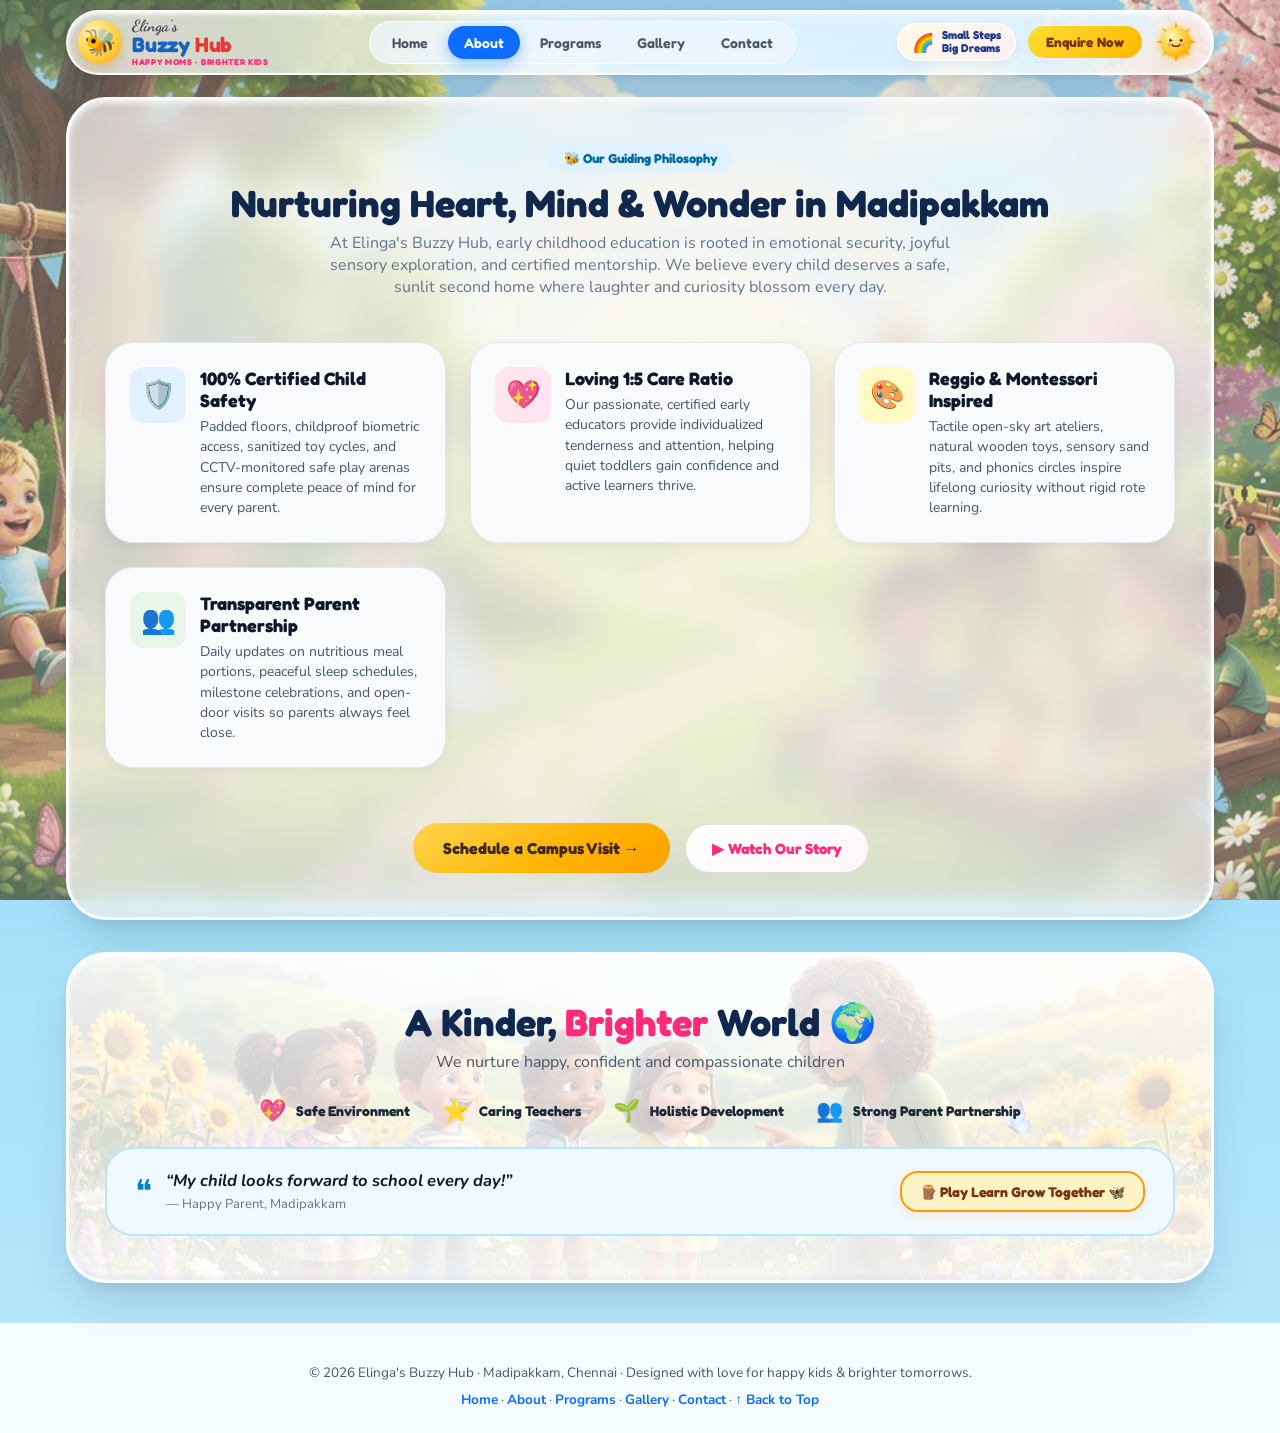
==== about.html @ 4f261dd7 "feat: complete Elinga's Buzzy Hub modular preschool web application with claymorphic UI, animated ba" ====
<!DOCTYPE html>
<html lang="en">
<head>
<meta charset="utf-8"/>
<meta content="width=device-width, initial-scale=1.0, maximum-scale=5.0" name="viewport"/>
<meta content="#85D6F9" name="theme-color"/>
<title>About Us | Elinga's Buzzy Hub · Madipakkam</title>
<link rel="preconnect" href="https://fonts.googleapis.com">
<link rel="preconnect" href="https://fonts.gstatic.com" crossorigin>
<link href="https://fonts.googleapis.com/css2?family=Dancing+Script:wght@700&family=Fredoka:wght@500;600;700&family=Nunito:wght@500;600;700;800;900&display=swap" rel="stylesheet">
<link rel="stylesheet" href="css/main.css">
</head>
<body id="top">
<div class="site-animated-backdrop" aria-hidden="true"></div>

<!-- ================= 1. STICKY TOP NAVIGATION ================= -->
<header class="site-header">
  <div class="header-container">
    
    <!-- Left Brand Logo -->
    <a href="index.html" class="brand-logo" aria-label="Elinga's Buzzy Hub">
      <span class="bee-avatar">🐝</span>
      <div class="brand-text">
        <span class="brand-script">Elinga's</span>
        <span class="brand-title"><strong class="txt-blue">Buzzy</strong> <strong class="txt-red">Hub</strong></span>
        <span class="brand-tagline">HAPPY MOMS · BRIGHTER KIDS</span>
      </div>
    </a>

    <!-- Center Navigation Links -->
    <nav class="nav-pill-group" aria-label="Main navigation">
      <a href="index.html" class="nav-link">Home</a>
      <a href="about.html" class="nav-link active">About</a>
      <a href="programs.html" class="nav-link">Programs</a>
      <a href="gallery.html" class="nav-link">Gallery</a>
      <a href="contact.html" class="nav-link">Contact</a>
    </nav>

    <!-- Right Accents -->
    <div class="header-right-badges">
      <div class="badge-small-steps">
        <span class="rainbow-ico">🌈</span>
        <span>Small Steps<br><strong>Big Dreams</strong></span>
      </div>
      <button class="btn-enquire-bubble" data-dialog="dialogTour" aria-label="Enquire Now">Enquire Now</button>
      <!-- Ultra-crisp vector animated sun -->
      <svg class="header-sun-svg" viewBox="0 0 100 100" fill="none" xmlns="http://www.w3.org/2000/svg" aria-label="Smiling Sun">
        <g class="sun-rays">
          <circle cx="50" cy="50" r="42" fill="#FFE082" opacity="0.35"/>
          <path d="M50 4L54 18H46L50 4Z" fill="#FFA000"/>
          <path d="M50 96L54 82H46L50 96Z" fill="#FFA000"/>
          <path d="M4 50L18 46V54L4 50Z" fill="#FFA000"/>
          <path d="M96 50L82 46V54L96 50Z" fill="#FFA000"/>
          <path d="M17.5 17.5L30 25L25 30L17.5 17.5Z" fill="#FFB300"/>
          <path d="M82.5 82.5L70 75L75 70L82.5 82.5Z" fill="#FFB300"/>
          <path d="M82.5 17.5L75 30L70 25L82.5 17.5Z" fill="#FFB300"/>
          <path d="M17.5 82.5L25 70L30 75L17.5 82.5Z" fill="#FFB300"/>
        </g>
        <circle cx="50" cy="50" r="34" fill="url(#sunGrad)" filter="url(#dropSh)"/>
        <ellipse cx="36" cy="56" rx="5" ry="3.5" fill="#FF8A80" opacity="0.8"/>
        <ellipse cx="64" cy="56" rx="5" ry="3.5" fill="#FF8A80" opacity="0.8"/>
        <circle cx="38" cy="46" r="3.5" fill="#3E2723"/>
        <circle cx="39.2" cy="44.8" r="1.2" fill="#FFFFFF"/>
        <circle cx="62" cy="46" r="3.5" fill="#3E2723"/>
        <circle cx="63.2" cy="44.8" r="1.2" fill="#FFFFFF"/>
        <path d="M42 56C42 61 58 61 58 56" stroke="#3E2723" stroke-width="3" stroke-linecap="round"/>
        <defs>
          <radialGradient id="sunGrad" cx="35%" cy="30%" r="70%">
            <stop offset="0%" stop-color="#FFF9C4"/>
            <stop offset="50%" stop-color="#FFD54F"/>
            <stop offset="100%" stop-color="#FFB300"/>
          </radialGradient>
          <filter id="dropSh" x="-10%" y="-10%" width="120%" height="120%">
            <feDropShadow dx="0" dy="4" stdDeviation="3" flood-color="#F57C00" flood-opacity="0.3"/>
          </filter>
        </defs>
      </svg>
    </div>

    <!-- Mobile Hamburger Toggle -->
    <button class="mobile-menu-btn" id="btnMenuToggle" aria-label="Open mobile menu">☰</button>

  </div>
</header>


<main style="max-width:1180px;margin:32px auto;padding:0 16px;">
  <section class="gallery-card" style="margin-bottom:32px;">
    <div class="section-head-center">
      <div class="section-pill-tag">🐝 Our Guiding Philosophy</div>
      <h1 class="section-title-bold">Nurturing Heart, Mind &amp; Wonder in Madipakkam</h1>
      <p class="section-subtitle-soft">
        At Elinga's Buzzy Hub, early childhood education is rooted in emotional security, joyful sensory exploration, and certified mentorship. We believe every child deserves a safe, sunlit second home where laughter and curiosity blossom every day.
      </p>
    </div>

    <div style="display:grid;grid-template-columns:repeat(auto-fit, minmax(300px, 1fr));gap:24px;margin-top:20px;">
      
      <div class="info-tile" style="padding:24px;border-radius:28px;">
        <div class="info-tile-ico tile-blue" style="font-size:28px;width:56px;height:56px;">🛡️</div>
        <div class="info-tile-content">
          <strong style="font-size:18px;">100% Certified Child Safety</strong>
          <p style="font-size:14px;color:#475569;margin-top:6px;">
            Padded floors, childproof biometric access, sanitized toy cycles, and CCTV-monitored safe play arenas ensure complete peace of mind for every parent.
          </p>
        </div>
      </div>

      <div class="info-tile" style="padding:24px;border-radius:28px;">
        <div class="info-tile-ico tile-pink" style="font-size:28px;width:56px;height:56px;">💖</div>
        <div class="info-tile-content">
          <strong style="font-size:18px;">Loving 1:5 Care Ratio</strong>
          <p style="font-size:14px;color:#475569;margin-top:6px;">
            Our passionate, certified early educators provide individualized tenderness and attention, helping quiet toddlers gain confidence and active learners thrive.
          </p>
        </div>
      </div>

      <div class="info-tile" style="padding:24px;border-radius:28px;">
        <div class="info-tile-ico tile-yellow" style="font-size:28px;width:56px;height:56px;">🎨</div>
        <div class="info-tile-content">
          <strong style="font-size:18px;">Reggio &amp; Montessori Inspired</strong>
          <p style="font-size:14px;color:#475569;margin-top:6px;">
            Tactile open-sky art ateliers, natural wooden toys, sensory sand pits, and phonics circles inspire lifelong curiosity without rigid rote learning.
          </p>
        </div>
      </div>

      <div class="info-tile" style="padding:24px;border-radius:28px;">
        <div class="info-tile-ico tile-green" style="font-size:28px;width:56px;height:56px;">👥</div>
        <div class="info-tile-content">
          <strong style="font-size:18px;">Transparent Parent Partnership</strong>
          <p style="font-size:14px;color:#475569;margin-top:6px;">
            Daily updates on nutritious meal portions, peaceful sleep schedules, milestone celebrations, and open-door visits so parents always feel close.
          </p>
        </div>
      </div>

    </div>

    <div style="text-align:center;margin-top:30px;">
      <button class="btn-yellow-pill" data-dialog="dialogTour">Schedule a Campus Visit →</button>
      <button class="btn-white-pill" data-dialog="dialogStory" style="margin-left:12px;">▶ Watch Our Story</button>
    </div>
  </section>

  <!-- A Kinder, Brighter World Banner -->
  <section class="kinder-section" id="kinder-banner" style="margin-top: 24px; padding: 0;">
    <div class="kinder-card">
      <div class="kinder-header">
        <h2 class="kinder-title">A Kinder, <span class="txt-pink">Brighter</span> World 🌍</h2>
        <p class="kinder-sub">We nurture happy, confident and compassionate children</p>
      </div>

      <div class="kinder-pillars-row">
        <div class="pillar-item"><span class="pillar-ico">💖</span> <span>Safe Environment</span></div>
        <div class="pillar-item"><span class="pillar-ico">⭐</span> <span>Caring Teachers</span></div>
        <div class="pillar-item"><span class="pillar-ico">🌱</span> <span>Holistic Development</span></div>
        <div class="pillar-item"><span class="pillar-ico">👥</span> <span>Strong Parent Partnership</span></div>
      </div>

      <div class="kinder-quote-container">
        <div class="quote-left">
          <span class="quote-mark">❝</span>
          <div>
            <p class="quote-text">“My child looks forward to school every day!”</p>
            <span class="quote-author">— Happy Parent, Madipakkam</span>
          </div>
        </div>

        <div class="wooden-sign-wrap">
          <span>🪵 Play Learn Grow Together 🦋</span>
        </div>
      </div>
    </div>
  </section>
</main>

<!-- ================= FOOTER ================= -->
<footer class="site-footer">
  <p>© 2026 Elinga's Buzzy Hub · Madipakkam, Chennai · Designed with love for happy kids &amp; brighter tomorrows.</p>
  <p style="margin-top: 8px;"><a href="index.html">Home</a> · <a href="about.html">About</a> · <a href="programs.html">Programs</a> · <a href="gallery.html">Gallery</a> · <a href="contact.html">Contact</a> · <a href="#top">↑ Back to Top</a></p>
</footer>

<!-- ================= INTERACTIVE MODALS ================= -->
<!-- Tour Modal -->
<dialog id="dialogTour">
  <h2>Book a School Tour</h2>
  <p>Come see our bright classrooms, creative ateliers, and joyful play hubs in person!</p>
  <form method="dialog">
    <div class="form-group">
      <label for="pName">Parent's Name</label>
      <input type="text" id="pName" placeholder="e.g. Radhika Sharma" required/>
    </div>
    <div class="form-group">
      <label for="pPhone">Phone Number</label>
      <input type="tel" id="pPhone" placeholder="+91 98400 12345" required/>
    </div>
    <div class="form-group">
      <label for="cAge">Child's Age Group</label>
      <select id="cAge">
        <option>Play School (1.5 - 2.5 yrs)</option>
        <option>Nursery &amp; Kindergarten (2.5 - 5 yrs)</option>
        <option>Day Care &amp; Creche</option>
      </select>
    </div>
    <div class="dialog-actions">
      <button type="button" class="btn-dialog-close" onclick="this.closest('dialog').close()">Cancel</button>
      <button type="submit" class="btn-dialog-submit">Confirm Booking</button>
    </div>
  </form>
</dialog>

<!-- Story Modal -->
<dialog id="dialogStory">
  <h2>Watch Our Story</h2>
  <p>Take a virtual journey through a typical sunlit morning at Elinga's Buzzy Hub.</p>
  <div style="background:#F0F9FF;padding:36px;border-radius:20px;text-align:center;font-weight:700;color:#0284C7;margin-bottom:18px;">
    🎬 [Virtual Video Tour Playing...]
  </div>
  <div class="dialog-actions">
    <button class="btn-dialog-close" onclick="this.closest('dialog').close()">Done</button>
  </div>
</dialog>

<!-- Mobile Menu Modal -->
<dialog id="dialogMobileMenu">
  <h2>Explore Buzzy Hub</h2>
  <nav style="display:flex;flex-direction:column;gap:12px;margin:18px 0;">
    <a href="index.html" class="nav-link" onclick="this.closest('dialog').close()">Home</a>
    <a href="about.html" class="nav-link" onclick="this.closest('dialog').close()">About</a>
    <a href="programs.html" class="nav-link" onclick="this.closest('dialog').close()">Programs</a>
    <a href="gallery.html" class="nav-link" onclick="this.closest('dialog').close()">Gallery</a>
    <a href="contact.html" class="nav-link" onclick="this.closest('dialog').close()">Contact</a>
  </nav>
  <div class="dialog-actions">
    <button class="btn-dialog-close" onclick="this.closest('dialog').close()">Close</button>
  </div>
</dialog>


<script src="js/main.js"></script>
</body>
</html>
---- css/main.css ----
/* ================================================================
   ELINGA'S BUZZY HUB — FULL 3D CAMPUS REDESIGN & INTERACTIVE FEATURES
   Mobile-First, Fluid & High Conversion
   ================================================================ */

:root {
  --font-display: 'Fredoka', 'Nunito', -apple-system, sans-serif;
  --font-body: 'Nunito', -apple-system, BlinkMacSystemFont, sans-serif;
  --font-script: 'Dancing Script', cursive;

  /* Playful Palette matching reference mockup */
  --sky-top: #85D6F9;
  --sky-mid: #B6E6FC;
  --sky-bottom: #F0F9FF;
  
  --sun-yellow: #FFCB3C;
  --sun-gold: #FFA000;
  --bus-yellow: #FFC412;
  
  --candy-pink: #FF2E79;
  --candy-pink-soft: #FFE6EE;
  --candy-green: #00C853;
  --candy-green-soft: #E8F5E9;
  --candy-blue: #1A73E8;
  --candy-blue-soft: #E1F2FE;
  --candy-purple: #9C27B0;
  --candy-purple-soft: #F3E5F5;
  --candy-orange: #FF6D00;
  
  --navy-dark: #0F1E36;
  --navy-title: #132742;
  --text-body: #4A5568;
  --text-muted: #718096;
  
  /* 3D Tactile Shadows */
  --clay-shadow-hero: 
    0 24px 48px -10px rgba(15, 30, 54, 0.16),
    0 8px 16px -4px rgba(15, 30, 54, 0.08),
    inset 0 3px 6px rgba(255, 255, 255, 0.95),
    inset 0 -3px 6px rgba(26, 115, 232, 0.08);

  --clay-shadow-card:
    0 14px 30px -6px rgba(15, 30, 54, 0.12),
    0 4px 10px rgba(15, 30, 54, 0.05),
    inset 0 2px 4px rgba(255, 255, 255, 0.95);

  --clay-shadow-btn:
    0 8px 22px rgba(255, 160, 0, 0.40),
    inset 0 2px 3px rgba(255, 255, 255, 0.7),
    inset 0 -3px 4px rgba(0, 0, 0, 0.12);
}

*, *::before, *::after {
  box-sizing: border-box;
  margin: 0;
  padding: 0;
}

html {
  scroll-behavior: smooth;
  font-family: var(--font-body);
  background: var(--sky-top);
  color: var(--navy-dark);
  -webkit-font-smoothing: antialiased;
}

/* Full website animated garden background with vibrant children playing on sides */
body {
  min-height: 100vh;
  background: 
    linear-gradient(180deg, rgba(255, 255, 255, 0.22) 0%, rgba(255, 255, 255, 0.16) 420px, rgba(255, 255, 255, 0.26) 900px, rgba(255, 255, 255, 0.44) 100%),
    url('../images/garden-animated-loop.gif') no-repeat top center / cover fixed;
  color: var(--navy-dark);
  overflow-x: hidden;
  position: relative;
}

/* Seamless fixed GPU-accelerated backdrop layer (ensures smooth playback on mobile & desktop) */
.site-animated-backdrop {
  position: fixed;
  inset: 0;
  width: 100vw;
  height: 100vh;
  z-index: -20;
  pointer-events: none;
  background: 
    linear-gradient(180deg, rgba(255, 255, 255, 0.22) 0%, rgba(255, 255, 255, 0.16) 420px, rgba(255, 255, 255, 0.26) 900px, rgba(255, 255, 255, 0.44) 100%),
    url('../images/garden-animated-loop.gif') no-repeat top center / cover;
  transform: translate3d(0, 0, 0);
  will-change: transform;
}

/* ================================================================
   1. TOP NAVIGATION HEADER
   ================================================================ */
.site-header {
  position: sticky;
  top: 10px;
  z-index: 1000;
  width: 100%;
  max-width: 1180px;
  margin: 0 auto;
  padding: 0 16px;
}

.header-container {
  display: flex;
  align-items: center;
  justify-content: space-between;
  gap: 12px;
  background: rgba(255, 255, 255, 0.72);
  backdrop-filter: blur(20px) saturate(180%);
  -webkit-backdrop-filter: blur(18px) saturate(170%);
  border: 2px solid rgba(255, 255, 255, 0.98);
  border-radius: 9999px;
  padding: 6px 14px 6px 10px;
  box-shadow: 
    0 14px 34px rgba(15, 30, 54, 0.12),
    0 2px 6px rgba(0, 0, 0, 0.04),
    inset 0 2px 4px rgba(255, 255, 255, 0.95);
}

/* Brand Logo */
.brand-logo {
  display: inline-flex;
  align-items: center;
  gap: 10px;
  text-decoration: none;
  flex-shrink: 0;
}

.bee-avatar {
  display: grid;
  place-items: center;
  width: 44px;
  height: 44px;
  border-radius: 50%;
  font-size: 26px;
  background: radial-gradient(circle at 35% 30%, #FFF3B0 0%, #FFCB3C 60%, #F5A21B 100%);
  box-shadow: 0 4px 12px rgba(214, 140, 20, 0.35);
  transition: transform 0.3s ease;
}

.brand-logo:hover .bee-avatar {
  transform: rotate(12deg) scale(1.08);
}

.brand-text {
  display: flex;
  flex-direction: column;
  line-height: 1;
}

.brand-script {
  font-family: var(--font-script);
  font-size: 16px;
  font-weight: 700;
  color: #374151;
  line-height: 1;
}

.brand-title {
  font-family: var(--font-display);
  font-size: 21px;
  font-weight: 700;
  letter-spacing: -0.01em;
  line-height: 1.05;
}

.txt-blue { color: #1565C0; }
.txt-red { color: #E53935; }

.brand-tagline,
.logo-tagline {
  font-family: var(--font-display);
  font-size: 8.5px;
  font-weight: 800;
  letter-spacing: 0.08em;
  color: #FF2A7A;
  margin-top: 2px;
  line-height: 1;
  white-space: nowrap;
}

/* Brand Logo compatibility for .logo-group elements */
.logo-group {
  display: inline-flex;
  align-items: center;
  gap: 10px;
  text-decoration: none;
  flex-shrink: 0;
}

.logo-circle-bee {
  display: grid;
  place-items: center;
  width: 44px;
  height: 44px;
  border-radius: 50%;
  font-size: 26px;
  background: radial-gradient(circle at 35% 30%, #FFF3B0 0%, #FFCB3C 60%, #F5A21B 100%);
  box-shadow: 0 4px 12px rgba(214, 140, 20, 0.35);
  transition: transform 0.3s ease;
}

.logo-group:hover .logo-circle-bee {
  transform: rotate(12deg) scale(1.08);
}

.logo-text-block {
  display: flex;
  flex-direction: column;
  line-height: 1;
}

.logo-title-row {
  display: flex;
  align-items: baseline;
  gap: 4px;
}

.logo-el {
  font-family: var(--font-script);
  font-size: 16px;
  font-weight: 700;
  color: #374151;
  line-height: 1;
}

.logo-bh {
  font-family: var(--font-display);
  font-size: 21px;
  font-weight: 700;
  letter-spacing: -0.01em;
  line-height: 1.05;
  color: #1565C0;
}

/* Centered Navigation Pills */
.nav-pill-group {
  display: flex;
  align-items: center;
  gap: 4px;
  background: rgba(240, 246, 255, 0.75);
  padding: 4px 6px;
  border-radius: 9999px;
  border: 1px solid rgba(255, 255, 255, 0.8);
}

.nav-link {
  display: inline-flex;
  align-items: center;
  justify-content: center;
  padding: 8px 16px;
  border-radius: 9999px;
  font-family: var(--font-display);
  font-weight: 600;
  font-size: 14px;
  color: #4A5568;
  text-decoration: none;
  transition: all 0.22s cubic-bezier(0.34, 1.56, 0.64, 1);
  white-space: nowrap;
}

.nav-link:hover {
  color: #1565C0;
  background: rgba(255, 255, 255, 0.95);
  transform: translateY(-1px);
}

.nav-link.active {
  background: #0D6EFD;
  color: #FFFFFF;
  box-shadow: 0 4px 14px rgba(13, 110, 253, 0.40);
}

/* Header Right Accents */
.header-right-badges {
  display: flex;
  align-items: center;
  gap: 12px;
  flex-shrink: 0;
}

.badge-small-steps {
  display: flex;
  align-items: center;
  gap: 8px;
  padding: 5px 14px;
  border-radius: 9999px;
  background: linear-gradient(135deg, #FFF9E6 0%, #FFF0F5 100%);
  border: 1.5px solid rgba(255, 255, 255, 0.95);
  font-family: var(--font-display);
  font-size: 11.5px;
  font-weight: 700;
  line-height: 1.15;
  color: #1E3A8A;
  box-shadow: 0 4px 10px rgba(0, 0, 0, 0.05);
}

.badge-small-steps .rainbow-ico {
  font-size: 18px;
}

/* Tactile Enquire Now Button (No Shadow) */
.btn-enquire-bubble {
  display: inline-flex;
  align-items: center;
  justify-content: center;
  gap: 6px;
  background: linear-gradient(135deg, #FFDD33 0%, #FFB800 100%);
  color: #78350F;
  font-family: var(--font-display);
  font-size: 13.5px;
  font-weight: 700;
  letter-spacing: 0.01em;
  padding: 8px 18px;
  border-radius: 9999px;
  border: none;
  outline: none;
  cursor: pointer;
  box-shadow: none !important;
  transition: all 0.22s cubic-bezier(0.34, 1.56, 0.64, 1);
  white-space: nowrap;
  text-decoration: none;
  flex-shrink: 0;
}

.btn-enquire-bubble:hover {
  transform: translateY(-2px) scale(1.03);
  box-shadow: none !important;
  color: #5B2706;
}

.btn-enquire-bubble:active {
  transform: translateY(1px) scale(0.97);
  box-shadow: none !important;
}

/* High-resolution vector animated sun */
.header-sun-svg {
  width: 44px;
  height: 44px;
  filter: drop-shadow(0 4px 8px rgba(255, 160, 0, 0.35));
  animation: sunGlow 4s ease-in-out infinite alternate;
}

@keyframes sunGlow {
  0% { transform: scale(1) rotate(0deg); }
  100% { transform: scale(1.08) rotate(8deg); }
}

.mobile-menu-btn {
  display: none;
  width: 40px;
  height: 40px;
  border-radius: 50%;
  background: #0D6EFD;
  color: #fff;
  border: none;
  font-size: 20px;
  cursor: pointer;
  box-shadow: none !important;
}

/* Universal Button Shadow Removal */
button,
[class*="btn-"],
.feat-overlay-btn,
.gallery-nav-arrow,
.mobile-menu-btn {
  box-shadow: none !important;
}

button:hover,
button:active,
button:focus,
[class*="btn-"]:hover,
[class*="btn-"]:active,
[class*="btn-"]:focus,
.feat-overlay-btn:hover,
.feat-overlay-btn:active,
.feat-overlay-btn.active,
.gallery-nav-arrow:hover,
.gallery-nav-arrow:active {
  box-shadow: none !important;
}

/* ================================================================
   2. HERO SECTION & THREE-COLUMN BENTO
   ================================================================ */
.hero-wrapper {
  max-width: 1180px;
  margin: 18px auto 0;
  padding: 0 16px;
  position: relative;
}

.hero-grid {
  display: grid;
  grid-template-columns: minmax(320px, 0.9fr) minmax(500px, 1.8fr);
  gap: 20px;
  align-items: stretch;
}

/* Hero Cloud Card (Left) */
.hero-cloud-card {
  position: relative;
  background: rgba(255, 255, 255, 0.68);
  backdrop-filter: blur(18px);
  -webkit-backdrop-filter: blur(14px);
  border-radius: 44px;
  padding: clamp(28px, 4vw, 42px) clamp(24px, 3vw, 36px);
  border: 3.5px solid #FFFFFF;
  box-shadow: var(--clay-shadow-hero);
  display: flex;
  flex-direction: column;
  justify-content: space-between;
  gap: 18px;
  overflow: hidden;
}

.hero-cloud-card::before {
  content: "";
  position: absolute;
  top: -60px;
  right: -60px;
  width: 240px;
  height: 240px;
  background: radial-gradient(circle, rgba(255, 238, 187, 0.5) 0%, rgba(255, 255, 255, 0) 70%);
  border-radius: 50%;
  pointer-events: none;
}

.hero-dots-tagline {
  display: inline-flex;
  align-items: center;
  gap: 6px;
  font-family: var(--font-display);
  font-size: 14px;
  font-weight: 700;
  letter-spacing: 0.05em;
  color: #374151;
}

.hero-dots-tagline .d-blue { color: #1E88E5; }
.hero-dots-tagline .d-green { color: #43A047; }
.hero-dots-tagline .d-pink { color: #E91E63; }
.hero-dots-tagline .d-orange { color: #FB8C00; }

.hero-title {
  font-family: var(--font-display);
  font-size: clamp(34px, 4vw, 48px);
  font-weight: 700;
  line-height: 1.12;
  letter-spacing: -0.02em;
  color: #11284E;
  margin: 0;
}

.candy-begin {
  color: #FF2A7A;
  text-shadow: 2px 2px 0px rgba(255, 42, 122, 0.15);
}

.candy-here {
  color: #00C853;
  text-shadow: 2px 2px 0px rgba(0, 200, 83, 0.15);
}

.hero-desc {
  font-size: clamp(15px, 1.4vw, 17px);
  line-height: 1.6;
  color: #4B5563;
  margin: 0;
}

.hero-cta-group {
  display: flex;
  align-items: center;
  gap: 12px;
  flex-wrap: wrap;
  margin-top: 6px;
}

.btn-yellow-pill {
  display: inline-flex;
  align-items: center;
  gap: 8px;
  padding: 15px 30px;
  border-radius: 9999px;
  border: none;
  outline: none;
  background: linear-gradient(145deg, #FFD54F 0%, #FFB300 60%, #FFA000 100%);
  color: #3E2723;
  font-family: var(--font-display);
  font-size: 16px;
  font-weight: 700;
  cursor: pointer;
  box-shadow: none !important;
  transition: all 0.25s cubic-bezier(0.16, 1, 0.3, 1);
  text-decoration: none;
}

.btn-yellow-pill:hover {
  transform: translateY(-2px) scale(1.02);
  box-shadow: none !important;
  filter: brightness(1.04);
}

.btn-yellow-pill:active {
  transform: translateY(1px) scale(0.98);
  box-shadow: none !important;
}

.btn-white-pill {
  display: inline-flex;
  align-items: center;
  gap: 8px;
  padding: 14px 26px;
  border-radius: 9999px;
  border: none;
  outline: none;
  background: linear-gradient(145deg, #FFFFFF 0%, #FFF5F8 100%);
  color: #FF2A7A;
  font-family: var(--font-display);
  font-size: 15px;
  font-weight: 700;
  cursor: pointer;
  box-shadow: none !important;
  transition: all 0.25s cubic-bezier(0.16, 1, 0.3, 1);
}

.btn-white-pill:hover {
  transform: translateY(-2px);
  box-shadow: none !important;
  filter: brightness(0.97);
}

.btn-white-pill:active {
  transform: translateY(1px) scale(0.98);
  box-shadow: none !important;
}

.play-ico-pink {
  color: #FF2A7A;
  font-size: 14px;
}

.hero-bottom-bus {
  display: flex;
  align-items: center;
  gap: 12px;
  margin-top: 4px;
}

.bus-thumb-img {
  width: 90px;
  height: auto;
  border-radius: 14px;
  box-shadow: 0 4px 10px rgba(0, 0, 0, 0.08);
}

.bus-tagline {
  font-family: var(--font-display);
  font-size: 12.5px;
  font-weight: 700;
  color: #6B7280;
}

/* Center Facade Card with High-Res Switcher */
.hero-facade-card {
  position: relative;
  background: rgba(255, 255, 255, 0.68);
  backdrop-filter: blur(18px);
  -webkit-backdrop-filter: blur(14px);
  border-radius: 44px;
  border: 3.5px solid #FFFFFF;
  box-shadow: var(--clay-shadow-hero);
  overflow: hidden;
  display: flex;
  flex-direction: column;
  min-height: 500px;
  transition: transform 0.4s cubic-bezier(0.16, 1, 0.3, 1),
              box-shadow 0.4s cubic-bezier(0.16, 1, 0.3, 1);
}

.hero-facade-card:hover {
  transform: translateY(-4px) scale(1.01);
  box-shadow: 
    0 30px 65px -10px rgba(15, 30, 54, 0.18),
    inset 0 3px 6px rgba(255, 255, 255, 0.98);
}

.facade-img-wrap {
  width: 100%;
  height: 100%;
  min-height: 500px;
  position: relative;
  display: flex;
  align-items: center;
  justify-content: center;
  background: #EBF8FF;
  overflow: hidden;
}

.facade-main-img {
  width: 100%;
  height: 100%;
  object-fit: cover;
  display: block;
  animation: kenBurnsSubtle 22s ease-in-out infinite alternate;
  transition: opacity 0.35s ease, transform 0.6s cubic-bezier(0.16, 1, 0.3, 1);
  will-change: transform;
}

.hero-facade-card:hover .facade-main-img {
  animation-play-state: paused;
  transform: scale(1.06);
}

/* Floating Scene Title Badge (Top-Left on Image) */
.facade-scene-badge {
  position: absolute;
  top: 18px;
  left: 20px;
  background: rgba(15, 30, 54, 0.48);
  backdrop-filter: blur(14px);
  -webkit-backdrop-filter: blur(14px);
  border: 1.5px solid rgba(255, 255, 255, 0.45);
  padding: 7px 18px;
  border-radius: 9999px;
  display: inline-flex;
  align-items: center;
  gap: 8px;
  color: #FFFFFF;
  font-family: var(--font-display);
  font-size: 13.5px;
  font-weight: 700;
  box-shadow: 0 8px 24px rgba(0, 0, 0, 0.22);
  z-index: 5;
  text-shadow: 0 1px 2px rgba(0, 0, 0, 0.5);
}

.badge-dot {
  width: 9px;
  height: 9px;
  border-radius: 50%;
  background: #00E676;
  box-shadow: 0 0 10px #00E676;
}

/* Slider Nav Arrows */
.gallery-nav-arrow {
  position: absolute;
  top: 50%;
  transform: translateY(-50%);
  width: 44px;
  height: 44px;
  border-radius: 50%;
  background: rgba(15, 30, 54, 0.38);
  backdrop-filter: blur(12px);
  -webkit-backdrop-filter: blur(12px);
  border: 1.5px solid rgba(255, 255, 255, 0.45);
  color: #FFFFFF;
  font-size: 26px;
  font-weight: 300;
  line-height: 1;
  display: grid;
  place-items: center;
  cursor: pointer;
  z-index: 8;
  transition: all 0.22s ease;
  box-shadow: none !important;
}

.gallery-nav-arrow:hover {
  background: rgba(255, 255, 255, 0.95);
  color: #0F172A;
  transform: translateY(-50%) scale(1.1);
  box-shadow: none !important;
}

.arrow-prev { left: 16px; }
.arrow-next { right: 16px; }

/* Floating Feature Selection Menu Sitting Directly on Top of Sliding Images */
/* Icon-Only Overlaid Slider Navigation Dock */
.facade-floating-menu {
  position: absolute;
  bottom: 20px;
  left: 50%;
  transform: translateX(-50%);
  display: flex;
  align-items: center;
  justify-content: center;
  gap: 12px;
  background: rgba(15, 30, 54, 0.35);
  backdrop-filter: blur(18px);
  -webkit-backdrop-filter: blur(18px);
  border-radius: 9999px;
  padding: 8px 16px;
  box-shadow: 0 16px 36px rgba(0, 0, 0, 0.3), inset 0 1px 2px rgba(255, 255, 255, 0.35);
  z-index: 10;
  max-width: 90%;
  overflow-x: auto;
  scrollbar-width: none;
}
.facade-floating-menu::-webkit-scrollbar {
  display: none;
}

/* Clean, Large, Clickable Icon-Only Buttons (No Shadows) */
.feat-overlay-btn {
  width: 50px;
  height: 50px;
  border-radius: 50%;
  border: none !important;
  outline: none;
  background: rgba(255, 255, 255, 0.25);
  backdrop-filter: blur(8px);
  -webkit-backdrop-filter: blur(8px);
  display: grid;
  place-items: center;
  font-size: 24px;
  cursor: pointer;
  transition: all 0.25s cubic-bezier(0.16, 1, 0.3, 1);
  box-shadow: none !important;
  flex-shrink: 0;
  padding: 0;
}

.feat-overlay-btn:hover {
  background: rgba(255, 255, 255, 0.45);
  transform: translateY(-2px) scale(1.08);
  box-shadow: none !important;
}

.feat-overlay-btn.active {
  background: linear-gradient(145deg, #FFFFFF 0%, #F0F9FF 100%);
  transform: translateY(-2px) scale(1.15);
  box-shadow: none !important;
}

.feat-overlay-btn .feat-ico {
  font-size: 24px;
  line-height: 1;
  display: block;
  filter: none !important;
}

@media (max-width: 600px) {
  .facade-floating-menu {
    gap: 8px;
    padding: 6px 12px;
    bottom: 12px;
  }
  .feat-overlay-btn {
    width: 42px;
    height: 42px;
    font-size: 20px;
  }
  .feat-overlay-btn .feat-ico {
    font-size: 20px;
  }
}

/* ================================================================
   3. PROGRAMS SECTION (Grid of 4 Tailored Programs)
   ================================================================ */
.programs-section {
  max-width: 1180px;
  margin: 36px auto 0;
  padding: 0 16px;
}

.programs-card-container {
  background: rgba(255, 255, 255, 0.68);
  backdrop-filter: blur(18px);
  backdrop-filter: blur(14px);
  -webkit-backdrop-filter: blur(14px);
  border-radius: 40px;
  padding: clamp(28px, 4vw, 44px) clamp(20px, 3.5vw, 36px);
  border: 3.5px solid #FFFFFF;
  box-shadow: var(--clay-shadow-hero);
  display: flex;
  flex-direction: column;
  gap: 28px;
}

.programs-grid-4 {
  display: grid;
  grid-template-columns: repeat(4, 1fr);
  gap: 20px;
}

@media (max-width: 1080px) {
  .programs-grid-4 {
    grid-template-columns: repeat(2, 1fr);
  }
}

@media (max-width: 620px) {
  .programs-grid-4 {
    grid-template-columns: 1fr;
  }
}

.program-card {
  border-radius: 32px;
  padding: 26px 22px;
  border: 2.5px solid #FFFFFF;
  box-shadow: 
    0 12px 28px -4px rgba(15, 30, 54, 0.08),
    0 4px 10px rgba(0, 0, 0, 0.03),
    inset 0 2px 3px rgba(255, 255, 255, 0.9);
  display: flex;
  flex-direction: column;
  justify-content: space-between;
  gap: 16px;
  transition: transform 0.35s cubic-bezier(0.16, 1, 0.3, 1), 
              box-shadow 0.35s cubic-bezier(0.16, 1, 0.3, 1);
  cursor: pointer;
  position: relative;
  overflow: hidden;
}

.program-card:hover {
  transform: translateY(-8px) scale(1.025);
  box-shadow: 
    0 22px 46px -6px rgba(15, 30, 54, 0.16),
    0 8px 18px rgba(0, 0, 0, 0.05),
    inset 0 3px 5px rgba(255, 255, 255, 1);
}

.prog-icon-banner {
  transition: transform 0.35s cubic-bezier(0.16, 1, 0.3, 1);
}

.program-card:hover .prog-icon-banner {
  transform: scale(1.12) rotate(4deg);
}

.card-toddler {
  background: linear-gradient(165deg, rgba(255, 255, 255, 0.85) 40%, rgba(255, 247, 237, 0.85) 100%);
  backdrop-filter: blur(12px);
  border-color: #FED7AA;
}

.card-kindergarten {
  background: linear-gradient(165deg, rgba(255, 255, 255, 0.85) 40%, rgba(240, 249, 255, 0.85) 100%);
  backdrop-filter: blur(12px);
  border-color: #BAE6FD;
}

.card-creche {
  background: linear-gradient(165deg, rgba(255, 255, 255, 0.85) 40%, rgba(254, 252, 232, 0.85) 100%);
  backdrop-filter: blur(12px);
  border-color: #FEF08A;
}

.card-activities {
  background: linear-gradient(165deg, rgba(255, 255, 255, 0.85) 40%, rgba(240, 253, 244, 0.85) 100%);
  backdrop-filter: blur(12px);
  border-color: #BBF7D0;
}

.prog-badge-row {
  display: flex;
  align-items: center;
  justify-content: space-between;
  gap: 8px;
}

.prog-age-pill {
  font-family: var(--font-display);
  font-size: 12px;
  font-weight: 700;
  padding: 4px 12px;
  border-radius: 9999px;
  background: #FFFFFF;
  border: 1px solid rgba(0, 0, 0, 0.08);
  box-shadow: 0 2px 6px rgba(0, 0, 0, 0.04);
}

.card-toddler .prog-age-pill { color: #C2410C; background: #FFEDD5; }
.card-kindergarten .prog-age-pill { color: #0369A1; background: #E0F2FE; }
.card-creche .prog-age-pill { color: #854D0E; background: #FEF9C3; }
.card-activities .prog-age-pill { color: #15803D; background: #DCFCE7; }

.prog-tag-corner {
  font-size: 11px;
  font-weight: 800;
  text-transform: uppercase;
  letter-spacing: 0.05em;
  color: #94A3B8;
}

.prog-icon-banner {
  width: 58px;
  height: 58px;
  border-radius: 20px;
  display: grid;
  place-items: center;
  box-shadow: 0 6px 16px rgba(0, 0, 0, 0.06);
}

.card-toddler .prog-icon-banner { background: #FFEDD5; }
.card-kindergarten .prog-icon-banner { background: #E0F2FE; }
.card-creche .prog-icon-banner { background: #FEF9C3; }
.card-activities .prog-icon-banner { background: #DCFCE7; }

.prog-main-emoji {
  font-size: 30px;
}

.prog-title {
  font-family: var(--font-display);
  font-size: 19px;
  font-weight: 700;
  color: #11284E;
  margin-bottom: 6px;
}

.prog-tagline {
  font-size: 13.5px;
  font-style: italic;
  font-weight: 700;
  color: #475569;
  line-height: 1.45;
  margin-bottom: 12px;
}

.prog-highlights {
  list-style: none;
  display: flex;
  flex-direction: column;
  gap: 7px;
  font-size: 12.5px;
  color: #4B5563;
}

.prog-highlights li {
  display: flex;
  align-items: center;
  gap: 6px;
}

.prog-highlights span {
  color: #059669;
  font-weight: 900;
}

/* Borderless 3D Claymorphic Program Button */
.btn-prog-action {
  width: 100%;
  padding: 13px 22px;
  border-radius: 9999px;
  font-family: var(--font-display);
  font-size: 14px;
  font-weight: 700;
  border: none !important;
  outline: none;
  cursor: pointer;
  background: linear-gradient(145deg, #3B82F6 0%, #2563EB 60%, #1D4ED8 100%);
  color: #FFFFFF;
  box-shadow: none !important;
  transition: all 0.25s cubic-bezier(0.16, 1, 0.3, 1);
  text-align: center;
}

.btn-prog-action:hover, .program-card:hover .btn-prog-action {
  transform: translateY(-2px) scale(1.02);
  box-shadow: none !important;
  filter: brightness(1.06);
}

.btn-prog-action:active {
  transform: translateY(1px) scale(0.98);
  box-shadow: none !important;
}

/* ================================================================
   4. IMMERSIVE THEMATIC GARDEN ENVIRONMENT (FLUID TRANSITION)
   ================================================================ */
.garden-immersion-zone {
  position: relative;
  width: 100%;
  margin: 48px 0;
  padding: 90px 0;
  background: 
    linear-gradient(180deg, rgba(240, 249, 255, 0.35) 0%, rgba(236, 253, 245, 0.65) 140px, rgba(236, 253, 245, 0.65) calc(100% - 140px), rgba(240, 249, 255, 0.35) 100%),
    url('../images/garden-animated-loop.gif') center center / cover no-repeat fixed;
  overflow: hidden;
  box-shadow: inset 0 20px 40px rgba(0, 0, 0, 0.06), inset 0 -20px 40px rgba(0, 0, 0, 0.06);
}

.garden-wave-divider {
  position: absolute;
  left: 0;
  width: 100%;
  height: 70px;
  line-height: 0;
  z-index: 2;
  pointer-events: none;
}

.garden-wave-divider.wave-top {
  top: 0;
}

.garden-wave-divider.wave-bottom {
  bottom: 0;
}

.garden-wave-divider svg {
  display: block;
  width: 100%;
  height: 100%;
}

.garden-content-wrapper {
  max-width: 1240px;
  margin: 0 auto;
  padding: 0 24px;
  position: relative;
  z-index: 3;
}

.garden-hero-banner {
  background: rgba(255, 255, 255, 0.88);
  backdrop-filter: blur(18px);
  -webkit-backdrop-filter: blur(18px);
  border-radius: 44px;
  padding: clamp(32px, 5vw, 56px) clamp(24px, 4vw, 48px);
  box-shadow: 
    0 24px 60px -10px rgba(15, 30, 54, 0.16),
    inset 0 3px 6px rgba(255, 255, 255, 0.95);
  display: flex;
  flex-direction: column;
  align-items: center;
  text-align: center;
  gap: 20px;
}

.garden-badge-pill {
  display: inline-flex;
  align-items: center;
  gap: 8px;
  padding: 8px 22px;
  border-radius: 9999px;
  background: linear-gradient(145deg, #DCFCE7 0%, #BBF7D0 100%);
  color: #15803D;
  font-family: var(--font-display);
  font-size: 13.5px;
  font-weight: 700;
  box-shadow: 0 4px 14px rgba(34, 197, 94, 0.22), inset 0 2px 3px rgba(255, 255, 255, 0.85);
}

.garden-title {
  font-family: var(--font-display);
  font-size: clamp(28px, 3.8vw, 44px);
  font-weight: 700;
  color: #11284E;
  line-height: 1.15;
  max-width: 780px;
}

.garden-description {
  font-size: clamp(15px, 1.4vw, 17px);
  color: #475569;
  line-height: 1.6;
  max-width: 740px;
}

/* Organic Floating Story Ribbon (Fluid, Non-grid) */
.garden-story-ribbon {
  display: flex;
  flex-wrap: wrap;
  justify-content: center;
  gap: 16px;
  margin-top: 10px;
  width: 100%;
}

.garden-flow-item {
  display: flex;
  align-items: center;
  gap: 14px;
  background: rgba(255, 255, 255, 0.92);
  backdrop-filter: blur(12px);
  -webkit-backdrop-filter: blur(12px);
  padding: 16px 24px;
  border-radius: 26px;
  box-shadow: 
    0 10px 24px rgba(15, 30, 54, 0.08),
    inset 0 2.5px 4px rgba(255, 255, 255, 0.95);
  transition: transform 0.25s ease, box-shadow 0.25s ease;
  flex: 1 1 240px;
  max-width: 290px;
  text-align: left;
  cursor: pointer;
}

.garden-flow-item:hover {
  transform: translateY(-4px) scale(1.02);
  box-shadow: 0 16px 32px rgba(15, 30, 54, 0.14);
}

.flow-emoji {
  font-size: 30px;
  flex-shrink: 0;
}

.flow-text strong {
  display: block;
  font-family: var(--font-display);
  font-size: 14.5px;
  color: #0F172A;
  margin-bottom: 2px;
}

.flow-text small {
  display: block;
  font-size: 12px;
  color: #64748B;
  line-height: 1.35;
}

/* Garden Button (No Shadow) */
.btn-garden-clay {
  display: inline-flex;
  align-items: center;
  gap: 10px;
  padding: 16px 34px;
  border-radius: 9999px;
  border: none !important;
  outline: none;
  background: linear-gradient(145deg, #10B981 0%, #059669 60%, #047857 100%);
  color: #FFFFFF;
  font-family: var(--font-display);
  font-size: 16px;
  font-weight: 700;
  cursor: pointer;
  box-shadow: none !important;
  transition: all 0.25s cubic-bezier(0.16, 1, 0.3, 1);
  margin-top: 12px;
}

.btn-garden-clay:hover {
  transform: translateY(-2px) scale(1.02);
  box-shadow: none !important;
  filter: brightness(1.05);
}

.btn-garden-clay:active {
  transform: translateY(1px) scale(0.98);
  box-shadow: none !important;
}

/* ================================================================
   4. DEDICATED HIGH-RESOLUTION ATELIER GALLERY SECTION
   ================================================================ */
.gallery-section {
  max-width: 1180px;
  margin: 36px auto 0;
  padding: 0 16px;
}

.gallery-card {
  background: rgba(255, 255, 255, 0.68);
  backdrop-filter: blur(16px);
  border-radius: 40px;
  padding: clamp(28px, 4vw, 44px) clamp(20px, 3.5vw, 36px);
  border: 3.5px solid #FFFFFF;
  box-shadow: var(--clay-shadow-hero);
  display: flex;
  flex-direction: column;
  gap: 24px;
}

.section-head-center {
  text-align: center;
}

.section-pill-tag {
  display: inline-flex;
  align-items: center;
  gap: 6px;
  padding: 6px 16px;
  border-radius: 9999px;
  background: #E0F2FE;
  color: #0369A1;
  font-family: var(--font-display);
  font-size: 13px;
  font-weight: 700;
  margin-bottom: 8px;
}

.section-title-bold {
  font-family: var(--font-display);
  font-size: clamp(26px, 3.4vw, 38px);
  font-weight: 700;
  color: #11284E;
  margin-bottom: 6px;
}

.section-subtitle-soft {
  font-size: clamp(14px, 1.4vw, 16px);
  color: #64748B;
  max-width: 640px;
  margin: 0 auto;
}

.gallery-grid-3 {
  display: grid;
  grid-template-columns: repeat(3, 1fr);
  gap: 20px;
}

/* Ken Burns Subtle Continuous Ambient Zoom */
@keyframes kenBurnsSubtle {
  0% {
    transform: scale(1.0) translate(0%, 0%);
  }
  50% {
    transform: scale(1.06) translate(-1.2%, -0.8%);
  }
  100% {
    transform: scale(1.0) translate(0%, 0%);
  }
}

.gallery-item-card {
  background: #FFFFFF;
  border-radius: 32px;
  overflow: hidden;
  border: 2.5px solid #FFFFFF;
  box-shadow: 
    0 12px 28px -4px rgba(15, 30, 54, 0.08),
    0 4px 10px rgba(0, 0, 0, 0.03),
    inset 0 2px 3px rgba(255, 255, 255, 0.9);
  display: flex;
  flex-direction: column;
  transition: transform 0.35s cubic-bezier(0.16, 1, 0.3, 1), 
              box-shadow 0.35s cubic-bezier(0.16, 1, 0.3, 1);
  cursor: pointer;
  position: relative;
}

.gallery-item-card:hover {
  transform: translateY(-8px) scale(1.025);
  box-shadow: 
    0 24px 48px -8px rgba(15, 30, 54, 0.18),
    0 8px 20px rgba(13, 110, 253, 0.08),
    inset 0 3px 5px rgba(255, 255, 255, 1);
}

.gallery-photo-wrap {
  width: 100%;
  height: 230px;
  overflow: hidden;
  position: relative;
}

.gallery-photo-img {
  width: 100%;
  height: 100%;
  object-fit: cover;
  display: block;
  animation: kenBurnsSubtle 18s ease-in-out infinite alternate;
  transition: transform 0.6s cubic-bezier(0.16, 1, 0.3, 1), filter 0.4s ease;
  will-change: transform;
}

.gallery-item-card:hover .gallery-photo-img {
  animation-play-state: paused;
  transform: scale(1.12);
  filter: brightness(1.04) contrast(1.02);
}

.gallery-tag-float {
  position: absolute;
  top: 14px;
  left: 14px;
  background: rgba(255, 255, 255, 0.94);
  backdrop-filter: blur(8px);
  padding: 4px 12px;
  border-radius: 9999px;
  font-family: var(--font-display);
  font-size: 11.5px;
  font-weight: 700;
  color: #1565C0;
  box-shadow: 0 4px 10px rgba(0, 0, 0, 0.08);
}

.gallery-body-content {
  padding: 20px;
  display: flex;
  flex-direction: column;
  gap: 8px;
}

.gallery-body-content h4 {
  font-family: var(--font-display);
  font-size: 18px;
  font-weight: 700;
  color: #0F172A;
}

.gallery-body-content p {
  font-size: 13.5px;
  line-height: 1.6;
  color: #475569;
}

/* ================================================================
   5. "A KINDER, BRIGHTER WORLD" TRUST & TESTIMONIAL BANNER
   ================================================================ */
.kinder-section {
  width: 100%;
  max-width: 1180px;
  box-sizing: border-box;
  margin: 36px auto 0;
  padding: 0 16px;
}

.kinder-card {
  position: relative;
  width: 100%;
  max-width: 100%;
  box-sizing: border-box;
  background: 
    linear-gradient(180deg, rgba(255, 255, 255, 0.90) 0%, rgba(255, 255, 255, 0.78) 50%, rgba(255, 255, 255, 0.92) 100%),
    url('../images/kinder-brighter-world.jpg') center center / cover no-repeat;
  background-size: cover;
  backdrop-filter: blur(16px);
  -webkit-backdrop-filter: blur(16px);
  border-radius: 40px;
  padding: clamp(28px, 4vw, 44px) clamp(20px, 3.5vw, 36px);
  border: 3.5px solid #FFFFFF;
  box-shadow: var(--clay-shadow-hero);
  display: flex;
  flex-direction: column;
  gap: 24px;
  overflow: hidden;
  transition: transform 0.4s cubic-bezier(0.16, 1, 0.3, 1), box-shadow 0.4s cubic-bezier(0.16, 1, 0.3, 1);
}

.kinder-card:hover {
  transform: translateY(-4px);
  box-shadow: 0 30px 65px -8px rgba(15, 30, 54, 0.18), inset 0 3px 6px rgba(255, 255, 255, 0.98);
}

.kinder-header {
  text-align: center;
}

.kinder-title {
  font-family: var(--font-display);
  font-size: clamp(26px, 3.4vw, 38px);
  font-weight: 700;
  color: #11284E;
  margin-bottom: 6px;
}

.kinder-title .txt-pink {
  color: #FF2A7A;
}

.kinder-sub {
  font-size: clamp(14px, 1.4vw, 16px);
  color: #4B5563;
}

.kinder-pillars-row {
  display: flex;
  align-items: center;
  justify-content: center;
  gap: clamp(16px, 3vw, 32px);
  flex-wrap: wrap;
}

.pillar-item {
  display: flex;
  align-items: center;
  gap: 10px;
  font-family: var(--font-display);
  font-size: 14px;
  font-weight: 700;
  color: #1E293B;
}

.pillar-ico {
  font-size: 22px;
}

.kinder-quote-container {
  display: flex;
  align-items: center;
  justify-content: space-between;
  gap: 20px;
  flex-wrap: wrap;
  background: #F0F9FF;
  border: 2px solid #BAE6FD;
  border-radius: 28px;
  padding: 20px 28px;
}

.quote-left {
  display: flex;
  align-items: center;
  gap: 14px;
}

.quote-left .quote-mark {
  font-size: 32px;
  color: #0284C7;
  line-height: 1;
}

.quote-text {
  font-family: var(--font-body);
  font-size: clamp(14.5px, 1.5vw, 16.5px);
  font-style: italic;
  font-weight: 700;
  color: #0F172A;
}

.quote-author {
  font-size: 13px;
  color: #64748B;
  margin-top: 2px;
}

.wooden-sign-wrap {
  display: flex;
  align-items: center;
  gap: 10px;
  background: #FEF3C7;
  border: 2px solid #F59E0B;
  border-radius: 18px;
  padding: 10px 18px;
  font-family: var(--font-display);
  font-size: 14px;
  font-weight: 700;
  color: #78350F;
  box-shadow: 0 4px 10px rgba(245, 158, 11, 0.15);
}

/* ================================================================
   6. CONTACT SECTION (Claymorphic Bottom Section)
   ================================================================ */
.contact-section {
  max-width: 1180px;
  margin: 48px auto 0;
  padding: 0 16px;
}

.contact-card-container {
  background: rgba(255, 255, 255, 0.68);
  backdrop-filter: blur(16px);
  -webkit-backdrop-filter: blur(16px);
  border-radius: 40px;
  padding: clamp(28px, 4vw, 48px) clamp(20px, 3.5vw, 40px);
  border: 3.5px solid #FFFFFF;
  box-shadow: var(--clay-shadow-hero);
  display: flex;
  flex-direction: column;
  gap: 32px;
}

.contact-grid-2 {
  display: grid;
  grid-template-columns: repeat(auto-fit, minmax(320px, 1fr));
  gap: 28px;
  align-items: stretch;
}

/* Info Column */
.contact-info-col {
  display: flex;
  flex-direction: column;
  gap: 16px;
  justify-content: space-between;
}

.contact-info-cards {
  display: flex;
  flex-direction: column;
  gap: 14px;
}

.info-tile {
  display: flex;
  align-items: flex-start;
  gap: 14px;
  padding: 16px 18px;
  background: #F8FAFC;
  border: 1.5px solid #E2E8F0;
  border-radius: 20px;
  box-shadow: 0 4px 10px rgba(15, 30, 54, 0.04);
  transition: transform 0.35s cubic-bezier(0.16, 1, 0.3, 1), 
              box-shadow 0.35s cubic-bezier(0.16, 1, 0.3, 1), 
              border-color 0.25s ease;
}

.info-tile:hover {
  transform: translateY(-4px) scale(1.015);
  border-color: #93C5FD;
  background: #FFFFFF;
  box-shadow: 0 14px 28px -4px rgba(15, 30, 54, 0.10), inset 0 2px 3px rgba(255, 255, 255, 0.9);
}

.info-tile-ico {
  width: 44px;
  height: 44px;
  border-radius: 14px;
  display: grid;
  place-items: center;
  font-size: 20px;
  flex-shrink: 0;
}

.tile-blue { background: #E1F2FE; }
.tile-yellow { background: #FFF9C4; }
.tile-pink { background: #FFE6EE; }
.tile-green { background: #E8F5E9; }

.info-tile-content strong {
  display: block;
  font-family: var(--font-display);
  font-size: 15px;
  color: #0F172A;
  margin-bottom: 3px;
}

.info-tile-content p, .info-tile-content a {
  font-size: 13.5px;
  color: #475569;
  text-decoration: none;
  line-height: 1.45;
}

.info-tile-content a:hover {
  color: #0D6EFD;
  text-decoration: underline;
}

.contact-quick-actions {
  display: flex;
  gap: 12px;
  flex-wrap: wrap;
  margin-top: 6px;
}

.btn-contact-call {
  display: inline-flex;
  align-items: center;
  gap: 8px;
  padding: 14px 24px;
  border-radius: 9999px;
  border: none !important;
  outline: none;
  background: linear-gradient(145deg, #00E676 0%, #00C853 60%, #009624 100%);
  color: #FFFFFF;
  font-family: var(--font-display);
  font-size: 14.5px;
  font-weight: 700;
  text-decoration: none;
  box-shadow: none !important;
  transition: all 0.25s cubic-bezier(0.16, 1, 0.3, 1);
}

.btn-contact-call:hover {
  transform: translateY(-2px) scale(1.02);
  box-shadow: none !important;
  filter: brightness(1.05);
}

.btn-contact-call:active {
  transform: translateY(1px) scale(0.98);
  box-shadow: none !important;
}

.btn-contact-wa {
  display: inline-flex;
  align-items: center;
  gap: 8px;
  padding: 14px 24px;
  border-radius: 9999px;
  border: none !important;
  outline: none;
  background: linear-gradient(145deg, #FFFFFF 0%, #F0FDF4 100%);
  color: #15803D;
  font-family: var(--font-display);
  font-size: 14.5px;
  font-weight: 700;
  text-decoration: none;
  box-shadow: none !important;
  transition: all 0.25s cubic-bezier(0.16, 1, 0.3, 1);
}

.btn-contact-wa:hover {
  background: linear-gradient(145deg, #25D366 0%, #1EBE5D 100%);
  color: #FFFFFF;
  transform: translateY(-2px) scale(1.02);
  box-shadow: none !important;
}

.btn-contact-wa:active {
  transform: translateY(1px) scale(0.98);
  box-shadow: none !important;
}

/* Form Column */
.contact-form-col {
  background: linear-gradient(145deg, #FFFFFF 0%, #F0F9FF 100%);
  border: 2px solid #BAE6FD;
  border-radius: 28px;
  padding: clamp(20px, 3vw, 30px);
  box-shadow: 0 10px 25px rgba(2, 132, 199, 0.08);
}

.contact-form-col h3 {
  font-family: var(--font-display);
  font-size: 20px;
  color: #0369A1;
  margin-bottom: 6px;
}

.contact-form-col p {
  font-size: 13.5px;
  color: #64748B;
  margin-bottom: 18px;
}

.contact-form {
  display: flex;
  flex-direction: column;
  gap: 14px;
}

.form-row-2 {
  display: grid;
  grid-template-columns: 1fr 1fr;
  gap: 12px;
}

@media (max-width: 580px) {
  .form-row-2 {
    grid-template-columns: 1fr;
  }
}

.c-field {
  display: flex;
  flex-direction: column;
  gap: 5px;
}

.c-field label {
  font-family: var(--font-display);
  font-size: 12.5px;
  font-weight: 700;
  color: #334155;
}

.c-field input, .c-field select, .c-field textarea {
  width: 100%;
  padding: 11px 14px;
  border-radius: 14px;
  border: 1.5px solid #CBD5E1;
  background: #FFFFFF;
  font-family: var(--font-body);
  font-size: 13.5px;
  color: #0F172A;
  box-shadow: inset 0 2px 4px rgba(0, 0, 0, 0.04);
  transition: border-color 0.2s ease, box-shadow 0.2s ease;
  outline: none;
}

.c-field input:focus, .c-field select:focus, .c-field textarea:focus {
  border-color: #0D6EFD;
  box-shadow: 0 0 0 3px rgba(13, 110, 253, 0.15);
}

.btn-contact-submit {
  padding: 15px 30px;
  border-radius: 9999px;
  border: none !important;
  outline: none;
  background: linear-gradient(145deg, #FFB300 0%, #FFA000 60%, #FF8F00 100%);
  color: #3E2723;
  font-family: var(--font-display);
  font-size: 15.5px;
  font-weight: 700;
  cursor: pointer;
  box-shadow: none !important;
  transition: all 0.25s cubic-bezier(0.16, 1, 0.3, 1);
  margin-top: 8px;
}

.btn-contact-submit:hover {
  transform: translateY(-2px) scale(1.02);
  filter: brightness(1.06);
  box-shadow: none !important;
}

.btn-contact-submit:active {
  transform: translateY(1px) scale(0.98);
  box-shadow: none !important;
}

.contact-success-msg {
  display: none;
  background: #E8F5E9;
  border: 1.5px solid #4CAF50;
  color: #1B5E20;
  padding: 12px 16px;
  border-radius: 14px;
  font-size: 13px;
  font-weight: 700;
  text-align: center;
  margin-top: 10px;
}

/* ================================================================
   7. FOOTER
   ================================================================ */
.site-footer {
  text-align: center;
  padding: 40px 16px 24px;
  font-size: 13.5px;
  color: #475569;
  background: rgba(255, 255, 255, 0.85);
  margin-top: 40px;
}

.site-footer a {
  color: #0D6EFD;
  text-decoration: none;
  font-weight: 700;
}

/* ================================================================
   7. DIALOG MODALS
   ================================================================ */
dialog {
  width: min(92vw, 480px);
  padding: 32px 28px;
  border-radius: 32px;
  border: 3px solid #FFFFFF;
  background: #FFFFFF;
  box-shadow: 0 25px 60px rgba(15, 30, 54, 0.25);
  margin: auto;
}

dialog::backdrop {
  background: rgba(15, 30, 54, 0.5);
  backdrop-filter: blur(8px);
}

dialog h2 {
  font-family: var(--font-display);
  font-size: 24px;
  color: #11284E;
  margin-bottom: 12px;
}

dialog p {
  font-size: 15px;
  line-height: 1.6;
  color: #4B5563;
  margin-bottom: 18px;
}

.form-group {
  display: flex;
  flex-direction: column;
  gap: 10px;
  margin-bottom: 16px;
}

.form-group input,
.form-group select {
  padding: 12px 16px;
  border-radius: 14px;
  border: 1.5px solid #CBD5E1;
  font-family: var(--font-body);
  font-size: 15px;
  outline: none;
}

.form-group input:focus,
.form-group select:focus {
  border-color: #0D6EFD;
  box-shadow: 0 0 0 3px rgba(13, 110, 253, 0.15);
}

.dialog-actions {
  display: flex;
  justify-content: flex-end;
  gap: 10px;
}

.btn-dialog-submit {
  padding: 13px 26px;
  border-radius: 9999px;
  background: linear-gradient(145deg, #3B82F6 0%, #2563EB 60%, #1D4ED8 100%);
  color: #fff;
  border: none !important;
  outline: none;
  font-family: var(--font-display);
  font-size: 14px;
  font-weight: 700;
  cursor: pointer;
  box-shadow: none !important;
  transition: all 0.25s cubic-bezier(0.16, 1, 0.3, 1);
}

.btn-dialog-submit:hover {
  transform: translateY(-2px);
  box-shadow: none !important;
  filter: brightness(1.05);
}

.btn-dialog-close {
  padding: 13px 22px;
  border-radius: 9999px;
  background: linear-gradient(145deg, #FFFFFF 0%, #F1F5F9 100%);
  color: #475569;
  border: none !important;
  outline: none;
  font-family: var(--font-display);
  font-size: 14px;
  font-weight: 700;
  cursor: pointer;
  box-shadow: none !important;
  transition: all 0.25s cubic-bezier(0.16, 1, 0.3, 1);
}

.btn-dialog-close:hover {
  transform: translateY(-2px);
  color: #0F172A;
  box-shadow: none !important;
  background: #E2E8F0;
}

/* ================================================================
   8. FLUID MOBILE RESPONSIVENESS
   ================================================================ */
@media (max-width: 1080px) {
  .badge-small-steps {
    display: none;
  }
  .hero-grid {
    grid-template-columns: 1fr 1fr;
  }
  .hero-features-column {
    grid-column: span 2;
    display: grid;
    grid-template-columns: repeat(auto-fit, minmax(260px, 1fr));
  }
  .cards-grid-5 {
    grid-template-columns: repeat(auto-fit, minmax(220px, 1fr));
  }
  .gallery-grid-3 {
    grid-template-columns: 1fr 1fr;
  }
}

@media (max-width: 900px) {
  .nav-pill-group,
  .header-right-badges {
    display: none;
  }
  .mobile-menu-btn {
    display: block;
  }
  .hero-grid {
    grid-template-columns: 1fr;
  }
  .hero-features-column {
    grid-column: span 1;
    display: flex;
    flex-direction: column;
  }
  .cards-grid-5 {
    grid-template-columns: repeat(auto-fit, minmax(260px, 1fr));
  }
  .gallery-grid-3 {
    grid-template-columns: 1fr;
  }
}

@media (max-width: 600px) {
  .hero-cloud-card {
    border-radius: 32px;
    padding: 24px 18px;
  }
  .hero-title {
    font-size: 32px;
  }
  .hero-cta-group {
    flex-direction: column;
    align-items: stretch;
  }
  .btn-yellow-pill,
  .btn-white-pill {
    justify-content: center;
  }
  .cards-grid-5 {
    grid-template-columns: 1fr;
  }
  .kinder-card {
    border-radius: 28px;
    padding: 24px 16px;
  }
  .kinder-quote-container {
    flex-direction: column;
    align-items: flex-start;
  }
  .facade-icon-bar {
    gap: 3px;
    padding: 4px 6px;
  }
  .feat-switcher-btn {
    padding: 5px 8px;
    font-size: 10px;
  }
  .btn-lbl {
    display: none;
  }
}

/* ================================================================
   9. SCROLL-TRIGGERED ENTRANCE ANIMATIONS (FADE-IN & SLIDE-UP)
   ================================================================ */
.scroll-reveal {
  opacity: 0;
  transform: translateY(32px) scale(0.975);
  transition: opacity 0.75s cubic-bezier(0.16, 1, 0.3, 1),
              transform 0.75s cubic-bezier(0.16, 1, 0.3, 1),
              box-shadow 0.35s cubic-bezier(0.16, 1, 0.3, 1);
  will-change: opacity, transform;
}

.scroll-reveal.revealed {
  opacity: 1;
  transform: translateY(0) scale(1);
}

/* Staggered Cascading Sequences for Child Cards */
.programs-grid-4 .program-card:nth-child(1) { transition-delay: 0.04s; }
.programs-grid-4 .program-card:nth-child(2) { transition-delay: 0.16s; }
.programs-grid-4 .program-card:nth-child(3) { transition-delay: 0.28s; }
.programs-grid-4 .program-card:nth-child(4) { transition-delay: 0.40s; }

.gallery-grid-3 .gallery-item-card:nth-child(1) { transition-delay: 0.05s; }
.gallery-grid-3 .gallery-item-card:nth-child(2) { transition-delay: 0.18s; }
.gallery-grid-3 .gallery-item-card:nth-child(3) { transition-delay: 0.31s; }
.gallery-grid-3 .gallery-item-card:nth-child(4) { transition-delay: 0.44s; }
.gallery-grid-3 .gallery-item-card:nth-child(5) { transition-delay: 0.57s; }
.gallery-grid-3 .gallery-item-card:nth-child(6) { transition-delay: 0.70s; }

.contact-info-cards .info-tile:nth-child(1) { transition-delay: 0.05s; }
.contact-info-cards .info-tile:nth-child(2) { transition-delay: 0.16s; }
.contact-info-cards .info-tile:nth-child(3) { transition-delay: 0.27s; }

/* Ensure Instantaneous Hover State After Entrance Reveal */
.scroll-reveal.revealed:hover {
  transition-delay: 0s !important;
}

/* Respect user motion preferences */
@media (prefers-reduced-motion: reduce) {
  .scroll-reveal {
    opacity: 1 !important;
    transform: none !important;
    transition: none !important;
  }
  .gallery-photo-img,
  .facade-main-img {
    animation: none !important;
  }
}
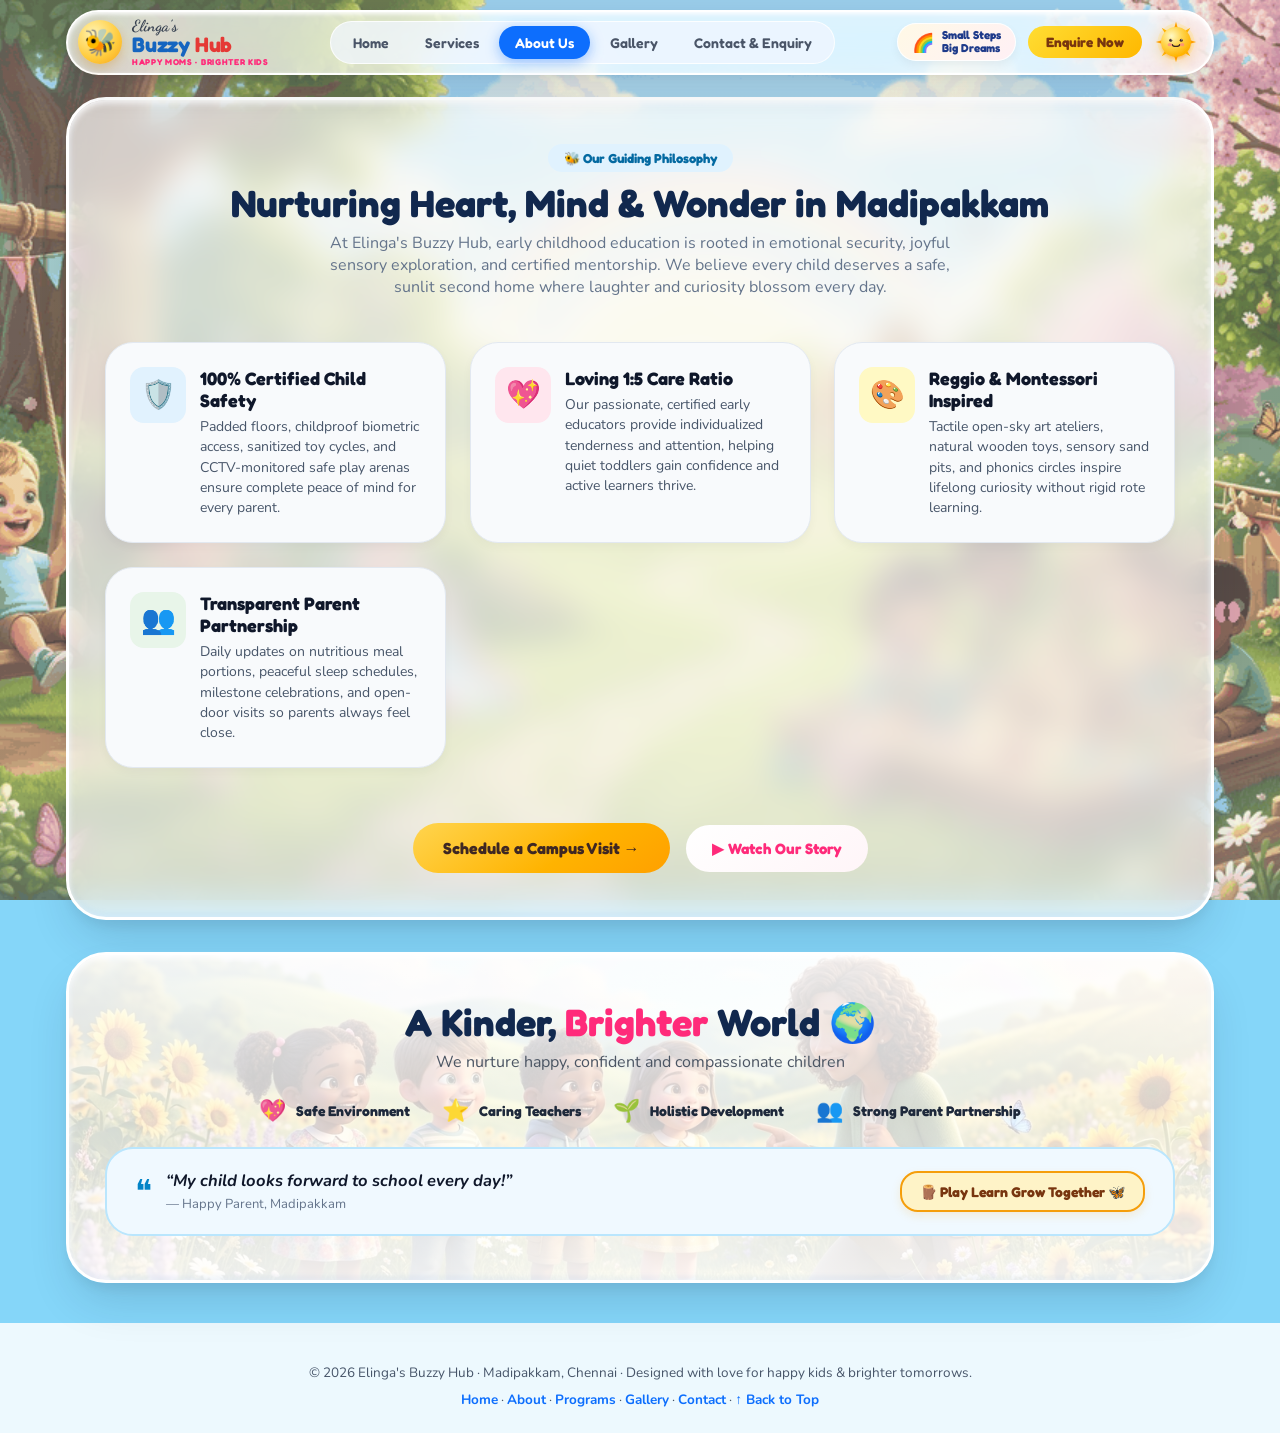
==== commit 5a1f40bd: "fix: standardize navigation links and smooth scroll to #gallery on homepage" ====
--- a/about.html
+++ b/about.html
@@ -30,10 +30,10 @@
     <!-- Center Navigation Links -->
     <nav class="nav-pill-group" aria-label="Main navigation">
       <a href="index.html" class="nav-link">Home</a>
-      <a href="about.html" class="nav-link active">About</a>
-      <a href="programs.html" class="nav-link">Programs</a>
-      <a href="gallery.html" class="nav-link">Gallery</a>
-      <a href="contact.html" class="nav-link">Contact</a>
+      <a href="index.html#services" class="nav-link">Services</a>
+      <a href="index.html#about" class="nav-link active">About Us</a>
+      <a href="index.html#gallery" class="nav-link">Gallery</a>
+      <a href="index.html#contact" class="nav-link">Contact &amp; Enquiry</a>
     </nav>
 
     <!-- Right Accents -->
@@ -227,12 +227,12 @@
 <dialog id="dialogMobileMenu">
   <h2>Explore Buzzy Hub</h2>
   <nav style="display:flex;flex-direction:column;gap:12px;margin:18px 0;">
-    <a href="index.html" class="nav-link" onclick="this.closest('dialog').close()">Home</a>
-    <a href="about.html" class="nav-link" onclick="this.closest('dialog').close()">About</a>
-    <a href="programs.html" class="nav-link" onclick="this.closest('dialog').close()">Programs</a>
-    <a href="gallery.html" class="nav-link" onclick="this.closest('dialog').close()">Gallery</a>
-    <a href="contact.html" class="nav-link" onclick="this.closest('dialog').close()">Contact</a>
-  </nav>
+    <a href="index.html#home" class="nav-link" onclick="this.closest('dialog').close()">Home</a>
+    <a href="index.html#services" class="nav-link" onclick="this.closest('dialog').close()">Services</a>
+    <a href="index.html#about" class="nav-link" onclick="this.closest('dialog').close()">About Us</a>
+    <a href="index.html#gallery" class="nav-link" onclick="this.closest('dialog').close()">Gallery</a>
+    <a href="index.html#contact" class="nav-link" onclick="this.closest('dialog').close()">Contact &amp; Enquiry</a>
+    </nav>
   <div class="dialog-actions">
     <button class="btn-dialog-close" onclick="this.closest('dialog').close()">Close</button>
   </div>
--- a/css/main.css
+++ b/css/main.css
@@ -67,9 +67,7 @@
 /* Full website animated garden background with vibrant children playing on sides */
 body {
   min-height: 100vh;
-  background: 
-    linear-gradient(180deg, rgba(255, 255, 255, 0.22) 0%, rgba(255, 255, 255, 0.16) 420px, rgba(255, 255, 255, 0.26) 900px, rgba(255, 255, 255, 0.44) 100%),
-    url('../images/garden-animated-loop.gif') no-repeat top center / cover fixed;
+  background: transparent;
   color: var(--navy-dark);
   overflow-x: hidden;
   position: relative;
@@ -390,17 +388,24 @@
    2. HERO SECTION & THREE-COLUMN BENTO
    ================================================================ */
 .hero-wrapper {
-  max-width: 1180px;
+  max-width: 1200px;
   margin: 18px auto 0;
-  padding: 0 16px;
+  padding: 0 clamp(14px, 3vw, 24px);
   position: relative;
 }
 
 .hero-grid {
   display: grid;
-  grid-template-columns: minmax(320px, 0.9fr) minmax(500px, 1.8fr);
-  gap: 20px;
+  grid-template-columns: 1fr 1.4fr;
+  gap: 24px;
   align-items: stretch;
+}
+
+@media (max-width: 1024px) {
+  .hero-grid {
+    grid-template-columns: 1fr;
+    gap: 20px;
+  }
 }
 
 /* Hero Cloud Card (Left) */
@@ -951,6 +956,117 @@
   font-weight: 900;
 }
 
+/* Elevated 3D Emoji Icon Banners */
+.prog-icon-banner {
+  width: 72px !important;
+  height: 72px !important;
+  border-radius: 24px !important;
+  display: grid;
+  place-items: center;
+  box-shadow: 0 10px 24px -4px rgba(15, 30, 54, 0.12),
+              inset 0 2px 4px rgba(255, 255, 255, 0.95),
+              0 2px 6px rgba(0, 0, 0, 0.04) !important;
+  border: 2px solid #FFFFFF !important;
+  margin: 4px 0 8px 0;
+  transition: transform 0.3s cubic-bezier(0.16, 1, 0.3, 1), box-shadow 0.3s ease;
+}
+
+.prog-main-emoji {
+  font-size: 38px !important;
+  line-height: 1;
+  display: block;
+  filter: drop-shadow(0 3px 6px rgba(0, 0, 0, 0.14));
+}
+
+.card-toddler .prog-icon-banner {
+  background: radial-gradient(circle at 35% 30%, #FFF7ED 0%, #FED7AA 60%, #FB923C 100%) !important;
+}
+
+.card-kindergarten .prog-icon-banner {
+  background: radial-gradient(circle at 35% 30%, #F0F9FF 0%, #BAE6FD 60%, #38BDF8 100%) !important;
+}
+
+.card-creche .prog-icon-banner {
+  background: radial-gradient(circle at 35% 30%, #FEFCE8 0%, #FEF08A 60%, #FACC15 100%) !important;
+}
+
+.card-activities .prog-icon-banner {
+  background: radial-gradient(circle at 35% 30%, #FDF2F8 0%, #FBCFE8 60%, #F472B6 100%) !important;
+}
+
+.program-card:hover .prog-icon-banner {
+  transform: translateY(-4px) scale(1.1) rotate(6deg) !important;
+  box-shadow: 0 16px 32px -4px rgba(15, 30, 54, 0.18) !important;
+}
+
+/* Bulleted List Left-Alignment & Spacing */
+.prog-highlights {
+  list-style: none !important;
+  display: flex !important;
+  flex-direction: column !important;
+  gap: 10px !important;
+  font-size: 13px !important;
+  color: #334155 !important;
+  text-align: left !important;
+  padding: 0 !important;
+  margin: 12px 0 6px 0 !important;
+}
+
+.prog-highlights li {
+  display: flex !important;
+  align-items: flex-start !important;
+  justify-content: flex-start !important;
+  text-align: left !important;
+  gap: 8px !important;
+  line-height: 1.45 !important;
+}
+
+.prog-highlights li span.tick-ico,
+.prog-highlights li > span:first-child {
+  color: #059669 !important;
+  font-weight: 900 !important;
+  font-size: 14px !important;
+  flex-shrink: 0 !important;
+  margin-top: 1px !important;
+}
+
+.prog-highlights li strong {
+  color: #0F172A !important;
+  font-weight: 700 !important;
+}
+
+/* Fix Personal Diary Pill */
+.diary-header {
+  display: flex !important;
+  align-items: center !important;
+  justify-content: space-between !important;
+  margin-bottom: 8px !important;
+}
+
+.diary-pill {
+  font-size: 10.5px !important;
+  font-weight: 800 !important;
+  background: #10B981 !important;
+  color: #FFFFFF !important;
+  padding: 4px 10px !important;
+  border-radius: 999px !important;
+  white-space: nowrap !important;
+  letter-spacing: 0.02em !important;
+  box-shadow: 0 2px 6px rgba(16, 185, 129, 0.3) !important;
+}
+
+.diary-tag {
+  font-family: var(--font-display) !important;
+  font-size: 11px !important;
+  font-weight: 800 !important;
+  text-transform: uppercase !important;
+  letter-spacing: 0.04em !important;
+  color: #047857 !important;
+  display: inline-flex !important;
+  align-items: center !important;
+  gap: 5px !important;
+}
+
 /* Borderless 3D Claymorphic Program Button */
 .btn-prog-action {
   width: 100%;
@@ -986,13 +1102,10 @@
 .garden-immersion-zone {
   position: relative;
   width: 100%;
-  margin: 48px 0;
-  padding: 90px 0;
-  background: 
-    linear-gradient(180deg, rgba(240, 249, 255, 0.35) 0%, rgba(236, 253, 245, 0.65) 140px, rgba(236, 253, 245, 0.65) calc(100% - 140px), rgba(240, 249, 255, 0.35) 100%),
-    url('../images/garden-animated-loop.gif') center center / cover no-repeat fixed;
-  overflow: hidden;
-  box-shadow: inset 0 20px 40px rgba(0, 0, 0, 0.06), inset 0 -20px 40px rgba(0, 0, 0, 0.06);
+  max-width: 1180px;
+  margin: 36px auto 0;
+  padding: 0 16px;
+  box-sizing: border-box;
 }
 
 .garden-wave-divider {
@@ -1020,22 +1133,20 @@
 }
 
 .garden-content-wrapper {
-  max-width: 1240px;
-  margin: 0 auto;
-  padding: 0 24px;
+  width: 100%;
+  margin: 0;
+  padding: 0;
   position: relative;
-  z-index: 3;
 }
 
 .garden-hero-banner {
-  background: rgba(255, 255, 255, 0.88);
-  backdrop-filter: blur(18px);
-  -webkit-backdrop-filter: blur(18px);
-  border-radius: 44px;
-  padding: clamp(32px, 5vw, 56px) clamp(24px, 4vw, 48px);
-  box-shadow: 
-    0 24px 60px -10px rgba(15, 30, 54, 0.16),
-    inset 0 3px 6px rgba(255, 255, 255, 0.95);
+  background: rgba(255, 255, 255, 0.68);
+  backdrop-filter: blur(16px);
+  -webkit-backdrop-filter: blur(16px);
+  border-radius: 40px;
+  border: 3.5px solid #FFFFFF;
+  padding: clamp(28px, 4vw, 44px) clamp(20px, 3.5vw, 36px);
+  box-shadow: var(--clay-shadow-hero);
   display: flex;
   flex-direction: column;
   align-items: center;
@@ -1985,3 +2096,651 @@
     animation: none !important;
   }
 }
+
+/* ================================================================
+   PHASE 1 REDESIGN: SERVICE CARDS, TIMINGS, PRICING & PERSONAL DIARY
+   ================================================================ */
+
+.service-timing-badge {
+  display: inline-flex;
+  align-items: center;
+  gap: 5px;
+  background: rgba(15, 23, 42, 0.06);
+  padding: 4px 10px;
+  border-radius: 999px;
+  font-size: 11.5px;
+  font-weight: 700;
+  color: #334155;
+  border: 1px solid rgba(0, 0, 0, 0.05);
+}
+
+.service-price-badge {
+  display: inline-flex;
+  align-items: center;
+  gap: 4px;
+  padding: 4px 11px;
+  border-radius: 999px;
+  font-size: 12.5px;
+  font-weight: 800;
+  font-family: var(--font-display);
+  box-shadow: 0 2px 6px rgba(0, 0, 0, 0.06);
+}
+
+.price-play { background: #FEF3C7; color: #B45309; border: 1px solid #FDE68A; }
+.price-indoor { background: #E0E7FF; color: #4338CA; border: 1px solid #C7D2FE; }
+.price-daycare { background: #DCFCE7; color: #15803D; border: 1px solid #BBF7D0; }
+.price-party { background: #FCE7F3; color: #BE185D; border: 1px solid #FBCFE8; }
+
+.service-card-meta {
+  display: flex;
+  flex-wrap: wrap;
+  align-items: center;
+  justify-content: space-between;
+  gap: 8px;
+  margin-bottom: 4px;
+}
+
+/* Personal Diary Trust Widget inside Day Care */
+.personal-diary-box {
+  background: linear-gradient(135deg, rgba(255, 255, 255, 0.95), rgba(240, 253, 244, 0.95));
+  border: 1.5px dashed #10B981;
+  border-radius: 18px;
+  padding: 12px;
+  margin: 10px 0 6px;
+  box-shadow: 0 4px 12px rgba(16, 185, 129, 0.08);
+}
+
+.diary-header {
+  display: flex;
+  align-items: center;
+  justify-content: space-between;
+  margin-bottom: 8px;
+}
+
+.diary-tag {
+  font-family: var(--font-display);
+  font-size: 11px;
+  font-weight: 800;
+  text-transform: uppercase;
+  letter-spacing: 0.04em;
+  color: #047857;
+  display: inline-flex;
+  align-items: center;
+  gap: 4px;
+}
+
+.diary-pill {
+  font-size: 10px;
+  font-weight: 700;
+  background: #10B981;
+  color: #FFFFFF;
+  padding: 2px 7px;
+  border-radius: 999px;
+}
+
+.diary-pillars {
+  display: grid;
+  grid-template-columns: repeat(3, 1fr);
+  gap: 6px;
+}
+
+.diary-pillar-item {
+  background: #FFFFFF;
+  border-radius: 12px;
+  padding: 6px 4px;
+  text-align: center;
+  border: 1px solid rgba(16, 185, 129, 0.2);
+  transition: transform 0.2s ease;
+}
+
+.diary-pillar-item:hover {
+  transform: translateY(-2px);
+}
+
+.pillar-icon-wrap {
+  font-size: 16px;
+  line-height: 1;
+  margin-bottom: 3px;
+}
+
+.pillar-title {
+  font-size: 10px;
+  font-weight: 800;
+  color: #0F172A;
+  line-height: 1.2;
+}
+
+.pillar-sub {
+  font-size: 9px;
+  color: #64748B;
+  line-height: 1.1;
+  margin-top: 1px;
+}
+
+/* Coming Soon / Phase 2 Teaser Container */
+.parked-activities-container {
+  margin-top: 36px;
+  background: linear-gradient(135deg, rgba(255, 255, 255, 0.75), rgba(248, 250, 252, 0.85));
+  border: 2px dashed #CBD5E1;
+  border-radius: 28px;
+  padding: 22px 28px;
+  display: flex;
+  align-items: center;
+  justify-content: space-between;
+  gap: 20px;
+  box-shadow: 0 4px 16px rgba(0, 0, 0, 0.03);
+}
+
+@media (max-width: 768px) {
+  .parked-activities-container {
+    flex-direction: column;
+    text-align: center;
+    padding: 20px 18px;
+  }
+}
+
+.parked-badges-row {
+  display: flex;
+  flex-wrap: wrap;
+  gap: 8px;
+}
+
+.parked-badge-item {
+  display: inline-flex;
+  align-items: center;
+  gap: 5px;
+  background: #FFFFFF;
+  border: 1px solid #E2E8F0;
+  border-radius: 999px;
+  padding: 5px 12px;
+  font-size: 12px;
+  font-weight: 700;
+  color: #475569;
+}
+
+/* About Us Section Styles */
+.about-section-shell {
+  max-width: 1180px;
+  margin: 36px auto 0;
+  padding: 0 16px;
+  width: 100%;
+  box-sizing: border-box;
+}
+
+.about-card-container {
+  background: rgba(255, 255, 255, 0.68);
+  backdrop-filter: blur(16px);
+  -webkit-backdrop-filter: blur(16px);
+  border-radius: 40px;
+  padding: clamp(28px, 4vw, 44px) clamp(20px, 3.5vw, 36px);
+  border: 3.5px solid #FFFFFF;
+  box-shadow: var(--clay-shadow-hero);
+}
+
+.about-grid-card {
+  display: grid;
+  grid-template-columns: 1.1fr 0.9fr;
+  gap: 36px;
+  align-items: center;
+}
+
+@media (max-width: 900px) {
+  .about-grid-card {
+    grid-template-columns: 1fr;
+  }
+}
+
+.about-copy-box h3 {
+  font-family: var(--font-display);
+  font-size: clamp(22px, 3vw, 32px);
+  color: #0F172A;
+  margin-bottom: 14px;
+}
+
+.about-copy-box p {
+  color: #475569;
+  line-height: 1.7;
+  font-size: 15.5px;
+  margin-bottom: 16px;
+}
+
+.about-highlights-list {
+  list-style: none;
+  display: flex;
+  flex-direction: column;
+  gap: 10px;
+  margin-top: 14px;
+}
+
+.about-highlights-list li {
+  display: flex;
+  align-items: center;
+  gap: 10px;
+  font-size: 14.5px;
+  font-weight: 700;
+  color: #1E293B;
+}
+
+.about-highlights-list li span.tick {
+  width: 24px;
+  height: 24px;
+  border-radius: 50%;
+  background: #DCFCE7;
+  color: #15803D;
+  display: inline-grid;
+  place-items: center;
+  font-size: 12px;
+}
+
+/* ================================================================
+   RESPONSIVE OVERHAUL & FRONT-END STABILIZATION FIXES
+   ================================================================ */
+
+/* Fluid Viewport Container Bounds */
+.site-header,
+.hero-wrapper,
+.programs-section,
+.garden-immersion-zone,
+.gallery-section,
+.about-section-shell,
+.contact-section {
+  width: 100% !important;
+  box-sizing: border-box;
+}
+
+/* Fix Hero Facade Card Image Scaling on Mobile */
+@media (max-width: 768px) {
+  .hero-facade-card {
+    min-height: 380px !important;
+  }
+  .facade-img-wrap {
+    min-height: 380px !important;
+  }
+  .facade-main-img {
+    height: 380px !important;
+    object-fit: cover;
+  }
+  .facade-scene-badge {
+    top: 12px;
+    left: 12px;
+    font-size: 11px;
+    padding: 5px 10px;
+  }
+  .facade-floating-menu {
+    bottom: 12px;
+    gap: 8px;
+    padding: 6px 12px;
+    max-width: 94%;
+  }
+  .feat-overlay-btn {
+    width: 42px;
+    height: 42px;
+    font-size: 20px;
+  }
+  .feat-overlay-btn .feat-ico {
+    font-size: 20px;
+  }
+}
+
+/* Service Catalog Grid Stabilization */
+@media (max-width: 1140px) {
+  .programs-grid-4 {
+    grid-template-columns: repeat(2, 1fr) !important;
+    gap: 18px;
+  }
+}
+
+@media (max-width: 680px) {
+  .programs-grid-4 {
+    grid-template-columns: 1fr !important;
+    gap: 16px;
+  }
+}
+
+/* Gallery Grid Tablet & Mobile Fixes */
+@media (max-width: 960px) {
+  .gallery-grid-3 {
+    grid-template-columns: repeat(2, 1fr) !important;
+    gap: 16px;
+  }
+}
+
+@media (max-width: 640px) {
+  .gallery-grid-3 {
+    grid-template-columns: 1fr !important;
+    gap: 16px;
+  }
+  .gallery-photo-wrap {
+    height: 200px !important;
+  }
+}
+
+/* Header & Navigation Fixes for Breakpoints 768px-1024px */
+@media (max-width: 960px) {
+  .nav-pill-group {
+    display: none !important;
+  }
+  .header-right-badges .badge-small-steps {
+    display: none !important;
+  }
+  .mobile-menu-btn {
+    display: flex !important;
+    align-items: center;
+    justify-content: center;
+  }
+}
+
+/* Contact Grid & Form Fields Responsive Fix */
+@media (max-width: 820px) {
+  .contact-grid-2 {
+    grid-template-columns: 1fr !important;
+    gap: 24px;
+  }
+  .contact-info-cards {
+    display: grid;
+    grid-template-columns: repeat(auto-fit, minmax(240px, 1fr));
+    gap: 12px;
+  }
+}
+
+@media (max-width: 520px) {
+  .contact-info-cards {
+    grid-template-columns: 1fr;
+  }
+}
+
+/* Fix Input & Select Typography on iOS to Prevent Auto-Zoom */
+input, select, textarea {
+  font-size: 16px !important;
+}
+
+@media (min-width: 768px) {
+  input, select, textarea {
+    font-size: 14px !important;
+  }
+}
+
+/* Creative Micro-Interactions Elevation */
+.program-card {
+  transition: transform 0.3s cubic-bezier(0.16, 1, 0.3, 1),
+              box-shadow 0.3s cubic-bezier(0.16, 1, 0.3, 1),
+              border-color 0.25s ease !important;
+}
+
+.program-card:hover {
+  transform: translateY(-6px) scale(1.015) !important;
+  box-shadow: 0 20px 40px -10px rgba(15, 30, 54, 0.14) !important;
+}
+
+.personal-diary-box {
+  transition: all 0.25s ease;
+}
+
+.program-card:hover .personal-diary-box {
+  border-color: #059669;
+  background: #FFFFFF;
+  box-shadow: 0 6px 16px rgba(16, 185, 129, 0.14);
+}
+
+/* ================================================================
+   INTERACTIVE 3D STORYBOOK / FLIPBOOK COMPONENT
+   ================================================================ */
+
+.hero-flipbook-card {
+  perspective: 2000px;
+  -webkit-perspective: 2000px;
+  background: radial-gradient(circle at 50% 30%, rgba(255, 255, 255, 0.85) 0%, rgba(240, 249, 255, 0.75) 100%) !important;
+  box-shadow: 
+    0 24px 50px -10px rgba(15, 30, 54, 0.22),
+    0 8px 16px rgba(0, 0, 0, 0.05),
+    inset 0 3px 6px rgba(255, 255, 255, 0.98) !important;
+  position: relative;
+  overflow: hidden;
+}
+
+.book-stage {
+  width: 100%;
+  height: 100%;
+  min-height: 520px;
+  position: relative;
+  display: flex;
+  align-items: center;
+  justify-content: center;
+  perspective: 2400px;
+  -webkit-perspective: 2400px;
+  padding: 16px;
+  box-sizing: border-box;
+}
+
+/* Book Spine / Binding Left Effect */
+.book-spine {
+  position: absolute;
+  left: 18px;
+  top: 24px;
+  bottom: 24px;
+  width: 16px;
+  background: linear-gradient(90deg, #92400E 0%, #B45309 30%, #D97706 70%, #78350F 100%);
+  border-radius: 8px 0 0 8px;
+  z-index: 20;
+  box-shadow: 
+    inset -2px 0 4px rgba(0, 0, 0, 0.4),
+    4px 0 10px rgba(0, 0, 0, 0.25);
+  pointer-events: none;
+}
+
+@media (max-width: 768px) {
+  .book-spine {
+    left: 10px;
+    width: 10px;
+  }
+}
+
+/* 3D Book Container */
+.flipbook-container {
+  width: 90%;
+  height: 480px;
+  max-width: 620px;
+  position: relative;
+  transform-style: preserve-3d;
+  -webkit-transform-style: preserve-3d;
+  margin-left: 14px;
+  cursor: pointer;
+}
+
+@media (max-width: 768px) {
+  .book-stage {
+    min-height: 420px !important;
+    padding: 10px;
+  }
+  .flipbook-container {
+    width: 92%;
+    height: 380px !important;
+    margin-left: 8px;
+  }
+}
+
+/* Individual Flipbook Page */
+.flipbook-page {
+  position: absolute;
+  inset: 0;
+  width: 100%;
+  height: 100%;
+  transform-origin: left center;
+  -webkit-transform-origin: left center;
+  transform-style: preserve-3d;
+  -webkit-transform-style: preserve-3d;
+  transition: transform 0.85s cubic-bezier(0.25, 1, 0.35, 1), box-shadow 0.85s ease;
+  will-change: transform;
+  border-radius: 4px 24px 24px 4px;
+}
+
+/* Flipped Page State */
+.flipbook-page.flipped {
+  transform: rotateY(-180deg);
+  pointer-events: none;
+}
+
+/* Page Faces (Front & Back) */
+.page-face {
+  position: absolute;
+  inset: 0;
+  width: 100%;
+  height: 100%;
+  backface-visibility: hidden;
+  -webkit-backface-visibility: hidden;
+  border-radius: 4px 24px 24px 4px;
+  overflow: hidden;
+}
+
+/* Front Face: Displays the Photo and Details */
+.page-front {
+  background: #FFFFFF;
+  box-shadow: 
+    0 12px 30px rgba(15, 30, 54, 0.18),
+    inset -3px 0 8px rgba(0, 0, 0, 0.08),
+    inset 2px 0 4px rgba(255, 255, 255, 0.8);
+  border: 1.5px solid rgba(255, 255, 255, 0.85);
+}
+
+.page-img-wrap {
+  width: 100%;
+  height: 100%;
+  position: relative;
+  overflow: hidden;
+}
+
+.book-photo-img {
+  width: 100%;
+  height: 100%;
+  object-fit: cover;
+  display: block;
+  transition: transform 0.6s ease;
+}
+
+.flipbook-page:hover .book-photo-img {
+  transform: scale(1.03);
+}
+
+/* Page Details / Caption Overlay at Bottom */
+.page-caption-overlay {
+  position: absolute;
+  bottom: 0;
+  inset-inline: 0;
+  background: linear-gradient(180deg, transparent 0%, rgba(15, 23, 42, 0.75) 40%, rgba(15, 23, 42, 0.94) 100%);
+  padding: 44px 24px 20px 24px;
+  color: #FFFFFF;
+  display: flex;
+  flex-direction: column;
+  gap: 4px;
+  pointer-events: none;
+}
+
+.page-badge {
+  align-self: flex-start;
+  font-family: var(--font-display);
+  font-size: 11px;
+  font-weight: 800;
+  background: rgba(255, 255, 255, 0.25);
+  backdrop-filter: blur(8px);
+  -webkit-backdrop-filter: blur(8px);
+  padding: 3px 10px;
+  border-radius: 999px;
+  border: 1px solid rgba(255, 255, 255, 0.35);
+  color: #FEF08A;
+  margin-bottom: 2px;
+}
+
+.page-caption-overlay h4 {
+  font-family: var(--font-display);
+  font-size: clamp(17px, 2.2vw, 22px);
+  font-weight: 700;
+  color: #FFFFFF;
+  margin: 0;
+  line-height: 1.2;
+}
+
+.page-caption-overlay p {
+  font-size: clamp(12px, 1.3vw, 13.5px);
+  color: #E2E8F0;
+  margin: 0;
+  line-height: 1.35;
+}
+
+/* Tap to turn visual cue at bottom right of page */
+.turn-hint {
+  position: absolute;
+  right: 18px;
+  bottom: 18px;
+  background: rgba(255, 255, 255, 0.92);
+  color: #0F172A;
+  font-family: var(--font-display);
+  font-size: 11px;
+  font-weight: 800;
+  padding: 5px 12px;
+  border-radius: 999px;
+  box-shadow: 0 4px 12px rgba(0, 0, 0, 0.2);
+  pointer-events: auto;
+  transition: all 0.2s ease;
+  z-index: 10;
+}
+
+.turn-hint:hover {
+  background: #FFDD33;
+  color: #78350F;
+  transform: scale(1.05);
+}
+
+/* Back Face: Parchment Page Texture with Center Watermark */
+.page-back {
+  transform: rotateY(180deg);
+  -webkit-transform: rotateY(180deg);
+  background: linear-gradient(135deg, #FEF9C3 0%, #FEF08A 50%, #FDE047 100%);
+  border-radius: 24px 4px 4px 24px;
+  box-shadow: 
+    inset 4px 0 10px rgba(0, 0, 0, 0.12),
+    0 12px 30px rgba(15, 30, 54, 0.15);
+  display: flex;
+  align-items: center;
+  justify-content: center;
+}
+
+.page-paper-texture {
+  width: 100%;
+  height: 100%;
+  display: flex;
+  flex-direction: column;
+  align-items: center;
+  justify-content: center;
+  background: radial-gradient(circle, rgba(255, 255, 255, 0.5) 0%, rgba(254, 240, 138, 0.2) 100%);
+  gap: 12px;
+  padding: 24px;
+  box-sizing: border-box;
+}
+
+.watermark-bee {
+  font-size: 56px;
+  opacity: 0.35;
+  filter: grayscale(20%);
+}
+
+.back-leaf-tag {
+  font-family: var(--font-display);
+  font-size: 12px;
+  font-weight: 800;
+  color: #854D0E;
+  text-transform: uppercase;
+  letter-spacing: 0.08em;
+  opacity: 0.7;
+}
+
+/* Storybook Specific Dock & Indicator Adjustments */
+.book-scene-badge {
+  top: 18px;
+  left: 20px;
+  z-index: 25;
+}
+
+.book-chapter-dock {
+  bottom: 16px;
+  z-index: 30;
+}
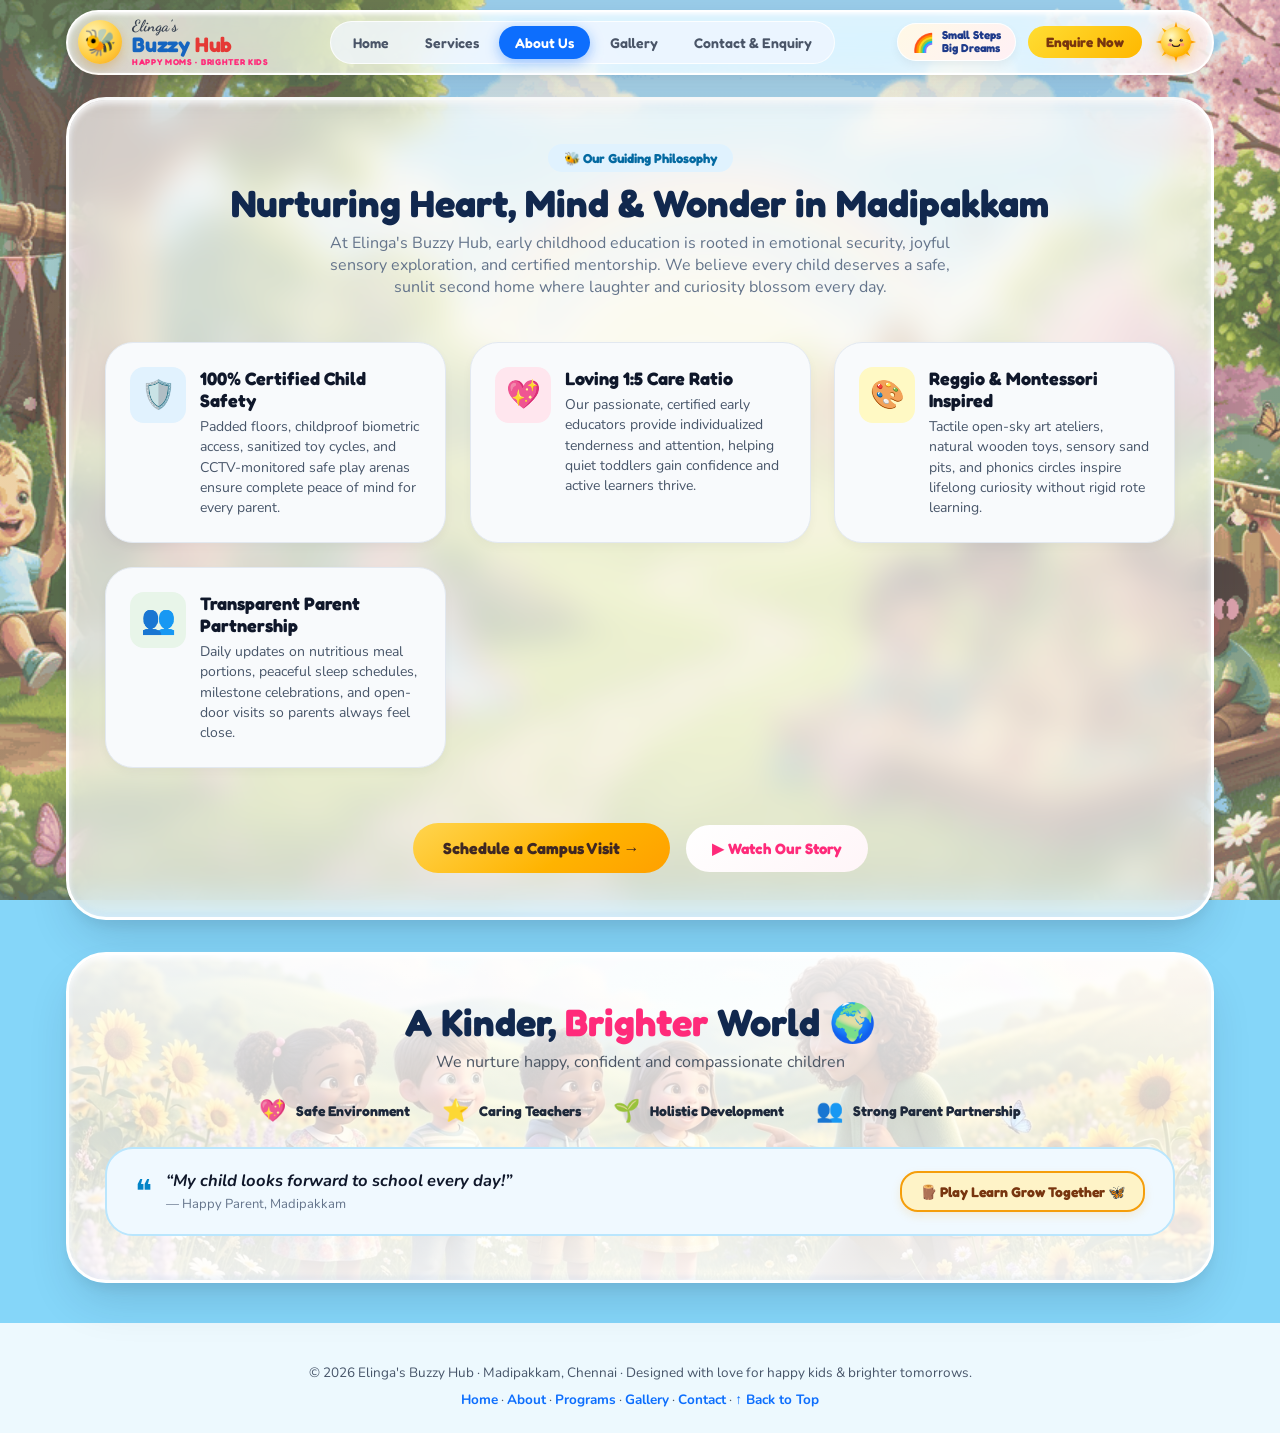
==== commit a19d4227: "feat: integrate MP4 animated video background with poster fallback and overlay" ====
--- a/about.html
+++ b/about.html
@@ -11,7 +11,12 @@
 <link rel="stylesheet" href="css/main.css">
 </head>
 <body id="top">
-<div class="site-animated-backdrop" aria-hidden="true"></div>
+<div class="site-animated-backdrop" aria-hidden="true">
+  <video autoplay muted loop playsinline poster="images/garden-animated-loop.gif" class="bg-video">
+    <source src="images/gemini_generated_video_2d2858db.mp4" type="video/mp4">
+  </video>
+  <div class="bg-video-overlay"></div>
+</div>
 
 <!-- ================= 1. STICKY TOP NAVIGATION ================= -->
 <header class="site-header">
--- a/css/main.css
+++ b/css/main.css
@@ -73,7 +73,7 @@
   position: relative;
 }
 
-/* Seamless fixed GPU-accelerated backdrop layer (ensures smooth playback on mobile & desktop) */
+/* Seamless fixed GPU-accelerated backdrop layer (Full Video & Animation Support) */
 .site-animated-backdrop {
   position: fixed;
   inset: 0;
@@ -81,11 +81,32 @@
   height: 100vh;
   z-index: -20;
   pointer-events: none;
-  background: 
-    linear-gradient(180deg, rgba(255, 255, 255, 0.22) 0%, rgba(255, 255, 255, 0.16) 420px, rgba(255, 255, 255, 0.26) 900px, rgba(255, 255, 255, 0.44) 100%),
-    url('../images/garden-animated-loop.gif') no-repeat top center / cover;
+  overflow: hidden;
+  background: #EBF8FF;
   transform: translate3d(0, 0, 0);
   will-change: transform;
+}
+
+.site-animated-backdrop .bg-video {
+  position: absolute;
+  top: 50%;
+  left: 50%;
+  width: 100vw;
+  height: 100vh;
+  min-width: 100%;
+  min-height: 100%;
+  transform: translate(-50%, -50%);
+  object-fit: cover;
+  z-index: -2;
+  pointer-events: none;
+}
+
+.site-animated-backdrop .bg-video-overlay {
+  position: absolute;
+  inset: 0;
+  background: linear-gradient(180deg, rgba(255, 255, 255, 0.22) 0%, rgba(255, 255, 255, 0.16) 420px, rgba(255, 255, 255, 0.26) 900px, rgba(255, 255, 255, 0.44) 100%);
+  z-index: -1;
+  pointer-events: none;
 }
 
 /* ================================================================
